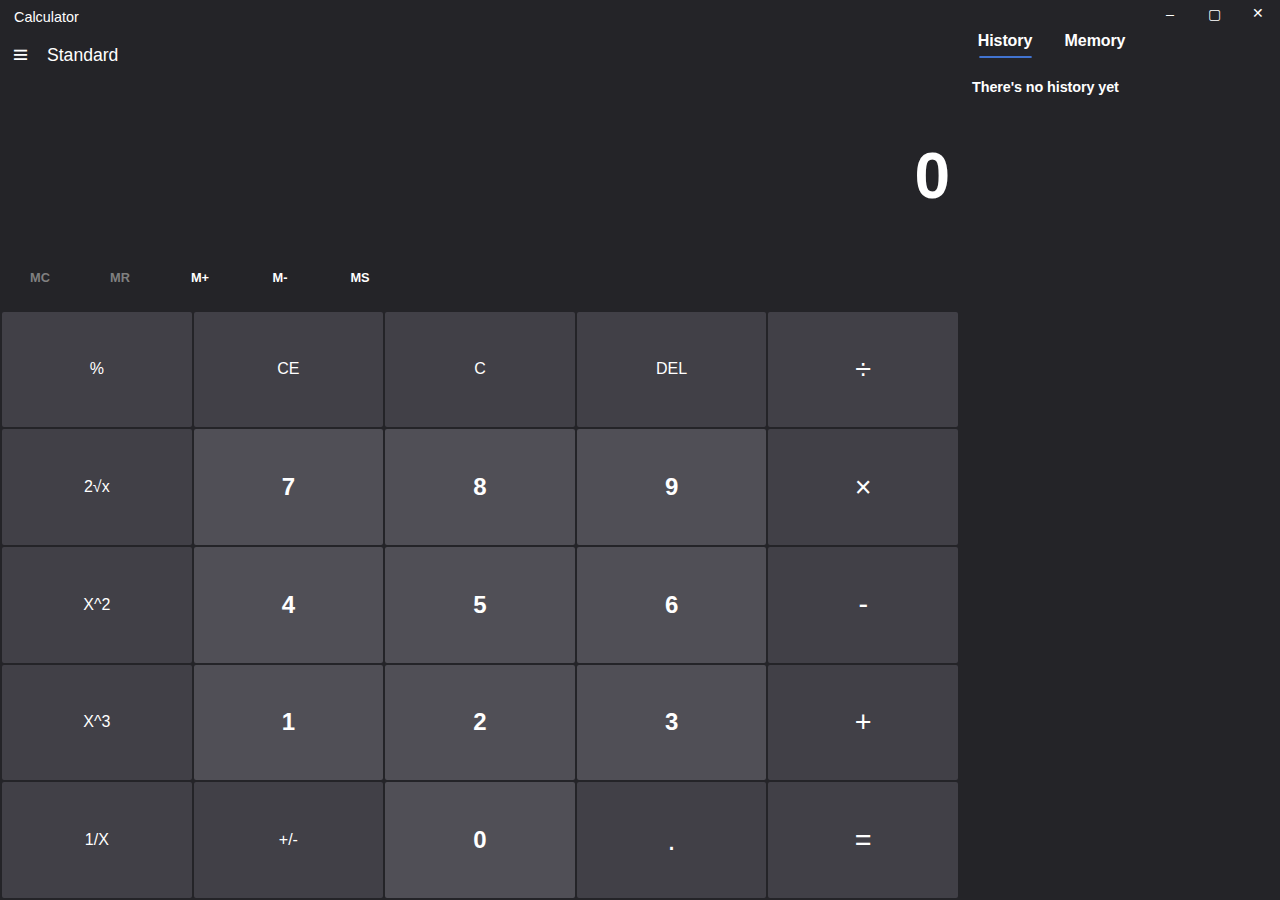
==== index.html @ f407aa4e "Add theme scsss / add transitionEffect" ====
<!DOCTYPE html>
<html lang="en">
    <head>
        <meta charset="UTF-8" />
        <meta http-equiv="X-UA-Compatible" content="IE=edge" />
        <meta name="viewport" content="width=device-width, initial-scale=1.0" />
        <title>W10 Calculator</title>
        <!-- <link rel="stylesheet" href="css/theme-white.css" /> -->
        <!-- <link rel="stylesheet" href="css/theme-black.css" /> -->
        <!-- <link rel="stylesheet" href="css/theme-green.css" /> -->
        <!-- <link rel="stylesheet" href="css/theme-blue.css" /> -->
        <link rel="stylesheet" href="css/theme-black.css" id="theme-stylesheet"/>
        <link rel="stylesheet" href="css/style.css" />
    </head>
    <body>
        <div class="calculator">
            <div class="header">
                <div id="app-name">Calculator</div>
                <div class="windows-nav">
                    <div class="btn-hover">–</div>
                    <div class="btn-hover">▢</div>
                    <div>✕</div>
                </div>
            </div>
            <div class="standard">
                <div class="standard-1">
                    <p class="btn-hover" id="change-theme">lll</p>
                    <p>Standard</p>
                </div>
                <div class="standard-2">
                    <a class="btn-hover" href="https://b2n.ir/d31846">ↈ</a>
                </div>
            </div>
            <div id="calculate">
                <div id="temp-history"></div>
                <div id="calculate-output"></div>
            </div>
            <div class="mode">
                <div class="memory-btn gray-btn">MC</div>
                <div class="memory-btn gray-btn">MR</div>
                <div class="memory-btn btn-hover">M+</div>
                <div class="memory-btn btn-hover">M-</div>
                <div class="memory-btn btn-hover">MS</div>
            </div>
            <div class="history">
                <div id="history-nav">
                    <div class="history-memory">History</div>
                    <div class="history-memory">Memory</div>
                    <div></div>
                    <div><hr class="history-hr" /></div>
                    <div><hr class="history-hr" /></div>
                    <div></div>
                </div>
                <div id="calc-history"></div>
                <!-- <div class="memory-box">
                    <div class="memory-box-number">${objOfMemory[i]}</div>
                    <div class="memory-box-div">
                        <div class="memory-box-mc">MC</div>
                        <div class="memory-box-mp">M+</div>
                        <div class="memory-box-mm">M-</div>
                    </div>
                </div> -->
                <!-- <div id="empty-history">There's no history yet</div> -->
                <!-- <div class="history-box">
                        <div class="history-box-tempHistory">25   +   6 = </div>
                        <div class="history-box-calculateOutput">31</div>
                    </div> -->
                <div id="history-delete-div">
                    <div id="history-delete-btn">DEL</div>
                </div>
            </div>
            <div class="numbers">
                <div class="key">%</div>
                <div class="key">CE</div>
                <div class="key">C</div>
                <div class="key">DEL</div>
                <div class="key extra-large">÷</div>
                <div class="key">2√x</div>
                <div class="key lighter-key">7</div>
                <div class="key lighter-key">8</div>
                <div class="key lighter-key">9</div>
                <div class="key extra-large">×</div>
                <div class="key">X^2</div>
                <div class="key lighter-key">4</div>
                <div class="key lighter-key">5</div>
                <div class="key lighter-key">6</div>
                <div class="key extra-large">-</div>
                <div class="key">X^3</div>
                <div class="key lighter-key">1</div>
                <div class="key lighter-key">2</div>
                <div class="key lighter-key">3</div>
                <div class="key extra-large">+</div>
                <div class="key">1/X</div>
                <div class="key">+/-</div>
                <div class="key lighter-key">0</div>
                <div class="key extra-large">.</div>
                <div class="key extra-large">=</div>
            </div>
        </div>
        <div id="transition-circle"></div>
        <script src="js/script.js"></script>
    </body>
</html>
---- css/theme-white.css ----
:root {
  --font-family: sans-serif;
  --font-style: normal;
  --transition: 0.5s;
  --radius-keys: 2px;
  --radius-btns: 4px;
  --main-color: black;
  --background: rgb(203, 203, 203);
  --line-color: rgb(208, 134, 65);
  --light-key-color: rgb(241, 241, 241);
  --dark-key-color: rgb(228, 228, 228);
  --btn-hover: rgb(188, 188, 188);
  --active: rgb(191, 191, 191);
  --key-hover: rgb(200, 200, 200);
}/*# sourceMappingURL=theme-white.css.map */
---- css/theme-black.css ----
:root {
  --font-family: sans-serif;
  --font-style: normal;
  --transition: 0.5s;
  --radius-keys: 2px;
  --radius-btns: 4px;
  --main-color: white;
  --background: rgb(36, 36, 40);
  --line-color: rgb(65, 115, 208);
  --light-key-color: rgb(80, 79, 86);
  --dark-key-color: rgb(65, 64, 71);
  --btn-hover: rgba(84, 84, 84, 0.73);
  --active: rgb(47, 46, 51);
  --key-hover: rgb(52, 51, 56);
}/*# sourceMappingURL=theme-black.css.map */
---- css/theme-green.css ----
:root {
  --font-family: monospace;
  --font-style: normal;
  --transition: 0.5s;
  --radius-keys: 16px;
  --radius-btns: 20px;
  --main-color: black;
  --background: rgb(214, 238, 115);
  --line-color: rgb(210, 194, 80);
  --light-key-color: rgb(152, 212, 42);
  --dark-key-color: rgb(114, 212, 41);
  --btn-hover: rgb(54, 165, 51);
  --active: rgb(54, 165, 51);
  --key-hover: rgb(54, 165, 51);
}/*# sourceMappingURL=theme-green.css.map */
---- css/theme-blue.css ----
:root {
  --font-family: cursive;
  --font-style: italic;
  --transition: 0.5s;
  --radius-keys: 15px 0;
  --radius-btns: 10px;
  --main-color: black;
  --background: rgb(192, 236, 251);
  --line-color: rgb(210, 194, 80);
  --light-key-color: rgb(115, 214, 243);
  --dark-key-color: rgb(26, 200, 242);
  --btn-hover: rgb(0, 108, 191);
  --active: rgb(0, 108, 191);
  --key-hover: rgb(0, 109, 193);
}/*# sourceMappingURL=theme-blue.css.map */
---- css/theme-black.css ----
:root {
  --font-family: sans-serif;
  --font-style: normal;
  --transition: 0.5s;
  --radius-keys: 2px;
  --radius-btns: 4px;
  --main-color: white;
  --background: rgb(36, 36, 40);
  --line-color: rgb(65, 115, 208);
  --light-key-color: rgb(80, 79, 86);
  --dark-key-color: rgb(65, 64, 71);
  --btn-hover: rgba(84, 84, 84, 0.73);
  --active: rgb(47, 46, 51);
  --key-hover: rgb(52, 51, 56);
}/*# sourceMappingURL=theme-black.css.map */
---- css/style.css ----
* {
  margin: 0;
  padding: 0;
  box-sizing: border-box;
  font-size: 16px;
  color: var(--main-color);
  transition: var(--transition);
  font-family: var(--font-family);
  font-style: normal;
  cursor: default;
}

#theme-stylesheet {
  transition: all 0.5s !important;
}

.calculator div,
.calculator p {
  /* debugging */
  border: 0px solid black;
}

::selection {
  background: transparent;
}

body {
  height: max(100vh, 410px);
  width: max(100%, 250px);
}

.calculator {
  height: 100%;
  display: grid;
  grid-template-columns: 100%;
  /* grid-template-rows: 4% 6% 20% 5% 65%; */
  grid-template-rows: 28px 6fr 20fr 5fr 65fr;
  grid-template-areas: "header     header" "standard   standard" "calculate  calculate" "mode       mode" "numbers    numbers";
  background: var(--background);
}

.header {
  grid-area: header;
  display: flex;
  justify-content: space-between;
  padding-left: 14px;
}

.header div {
  display: flex;
  justify-content: center;
  align-items: center;
  font-size: 0.9rem;
  font-family: sans-serif;
}

#app-name {
  margin-top: 5px;
}

.windows-nav div {
  width: 44px;
  height: 100%;
}

.windows-nav div:last-child {
  padding-bottom: 3px;
}

.standard {
  grid-area: standard;
  font-size: 0;
  display: grid;
  grid-template-columns: auto 45px;
  grid-template-rows: 100%;
}

#change-theme {
  font-family: sans-serif;
}

.standard-1 {
  display: flex;
  align-items: center;
}

.standard-1 p,
.standard-2 {
  font-size: 1.2rem;
  display: inline-flex;
  justify-content: center;
  align-items: center;
  border-radius: var(--radius-btns);
}

.standard-2 {
  visibility: visible;
}

div.standard-2 a {
  width: 40px;
  height: 40px;
  display: flex;
  align-items: center;
  justify-content: center;
  border-radius: var(--radius-btns);
}

.standard-1 p:first-child {
  transform: rotate(90deg);
  width: 40px;
  height: 40px;
}

.standard-1 p:last-child {
  font-size: 1.1rem;
  margin-left: 7px;
}

#calculate {
  grid-area: calculate;
  display: flex;
  flex-direction: column;
  padding: 10px;
  overflow: hidden;
}

#calculate div {
  display: flex;
  justify-content: end;
  align-items: center;
}

#temp-history {
  color: gray;
  font-weight: 100;
  padding-right: 10px;
  height: 28px;
  white-space: nowrap;
  overflow-x: auto;
  overflow-y: hidden;
}

#calculate-output {
  height: 100%;
  font-size: 4rem;
  font-weight: 600;
}

.mode {
  grid-area: mode;
  font-size: 0;
  max-width: 400px;
  margin-bottom: 1px;
}

.mode div {
  font-size: 0.8rem;
  font-weight: 600;
  display: inline-flex;
  align-items: center;
  justify-content: center;
  height: 100%;
  width: 20%;
  border-radius: var(--radius-btns);
}

.mode div:nth-child(1),
.mode div:nth-child(2) {
  color: gray;
}

.calculator .history {
  grid-area: history;
  font-weight: 600;
  font-size: 0.8rem;
  letter-spacing: -0.1px;
  display: none;
  grid-template-rows: 34px auto 47px;
  gap: 10px;
}

#history-nav {
  display: grid;
  grid-template-columns: 90px 90px auto;
  grid-template-rows: 25px 8px;
}

#history-nav div {
  display: flex;
  justify-content: center;
  align-items: center;
}

#history-nav hr {
  width: 53px;
  border: 1px solid var(--line-color);
  border-radius: 10px;
  background: var(--line-color);
  transition: 0.2s;
}

#empty-history {
  padding-left: 12px;
  font-size: 0.9rem;
}

#calc-history {
  padding-top: 7px;
  height: 100%;
  overflow-x: hidden;
  overflow-y: scroll;
}

#calc-history::-webkit-scrollbar {
  width: 10px;
  background: transparent;
}

#calc-history::-webkit-scrollbar-track {
  background: transparent;
}

#calc-history::-webkit-scrollbar-thumb {
  background: var(--dark-key-color);
  height: 100px;
  border-radius: 10px;
  outline: 2px solid var(--background);
  outline-offset: -2px;
  transition: 0.5s;
}

#calc-history::-webkit-scrollbar-thumb:hover {
  background: var(--btn-hover);
  outline: 1px solid var(--background);
  outline-offset: -1px;
}

div.history-box,
div.memory-box {
  background: var(--background);
  margin: 5px;
  border-radius: var(--radius-btns);
  z-index: 1;
  transition: 0.2s;
}

.history-box div {
  background: transparent;
  display: flex;
  justify-content: right;
  padding-right: 12px;
  font-weight: 100;
}

.history-box-tempHistory {
  color: gray;
  height: 30px;
  padding: 10px;
  white-space: nowrap;
  overflow-x: auto;
  overflow-y: hidden;
}

.history-box-calculateOutput {
  font-size: 1.4rem;
  height: 35px;
  padding-top: 3px;
}

.memory-box > div {
  background: transparent;
  display: flex;
  justify-content: right;
  padding-right: 12px;
  font-weight: 100;
}

div.memory-box-number {
  padding: 7px 12px 2px;
  font-size: 1.4rem;
}

.memory-box-div {
  height: 33px;
}

.memory-box-div div {
  border-radius: var(--radius-btns);
  padding: 5px 7px;
  margin-left: 1px;
  display: none;
  background: var(--light-key-color);
  transition: var(--transition);
  font-size: 0.9rem;
  height: 28px;
  cursor: pointer;
}

.memory-box-div div:hover {
  background: var(--btn-hover);
}

.memory-box-div div:active {
  background: var(--active);
}

div.memory-box:hover {
  background-color: var(--dark-key-color);
}

div.memory-box:hover .memory-box-div div {
  display: flex;
}

#history-delete-div {
  background: var(--background);
  z-index: 3;
  display: flex;
  justify-content: end;
}

#history-delete-btn {
  display: flex;
  justify-content: center;
  align-items: center;
  padding: 3px 8px;
  margin: 5px;
  font-weight: 100;
  border-radius: var(--radius-btns);
  background: var(--background);
  cursor: pointer;
}

.numbers {
  grid-area: numbers;
  display: grid;
  grid-template-columns: repeat(4, 1fr);
  grid-template-rows: repeat(6, 1fr);
  grid-gap: 2px;
  padding: 2px;
}

.key {
  font-style: var(--font-style);
  background: var(--dark-key-color);
  border-radius: var(--radius-keys);
  display: flex;
  align-items: center;
  justify-content: center;
  cursor: pointer;
}

div.lighter-key {
  background: var(--light-key-color);
  font-weight: 600;
  font-size: 1.5rem;
}

.key:hover {
  background: var(--key-hover);
}

.windows-nav div:last-child:hover {
  background: rgb(218, 60, 60);
  color: white;
}

.btn-hover {
  cursor: pointer;
}

.windows-nav div:hover {
  cursor: default;
}

.btn-hover:hover,
div.history-box:hover,
#history-delete-btn:hover {
  background: var(--btn-hover);
}

.key:active {
  background: var(--active);
  opacity: 0.7;
}

.extra-large {
  font-size: 1.8rem;
}

.btn-hover:active,
div.history-box:active,
div.memory-box-div div:active,
#history-delete-btn:active,
.key:last-child:active,
.windows-nav div:last-child:active,
#history-nav div:nth-child(1):hover,
#history-nav div:nth-child(2):hover {
  opacity: 0.7;
}

.key:nth-child(16) {
  display: none;
}

@media screen and (min-width: 550px) {
  .calculator {
    grid-template-columns: 57% 43%;
    grid-template-rows: 28px 6fr 18fr 7fr 65fr;
    grid-template-areas: "header     header" "standard   history" "calculate  history" "mode       history" "numbers    history";
  }
  .standard-2 {
    visibility: hidden;
  }
  .history {
    display: block;
  }
  .calculator .history {
    display: grid;
  }
}
@media screen and (min-width: 740px) {
  .calculator {
    grid-template-columns: auto 320px;
  }
}
@media screen and (min-width: 1024px) {
  .calculator .key {
    order: 1;
    display: inline-flex;
  }
  .numbers {
    grid-template-columns: repeat(5, 1fr);
    grid-template-rows: repeat(5, 1fr);
  }
}
@media screen and (max-height: 620px) {
  .calculator .numbers {
    grid-template-columns: repeat(4, 1fr);
    grid-template-rows: repeat(6, 1fr);
  }
  .key:nth-child(16) {
    display: none;
  }
}
#transition-circle {
  width: 47px;
  height: 47px;
  position: absolute;
  top: 26px;
  left: -4px;
  border-radius: 50%;
  z-index: 3;
  outline: 1px solid black;
  transition: outline 0.5s;
  display: none;
}/*# sourceMappingURL=style.css.map */
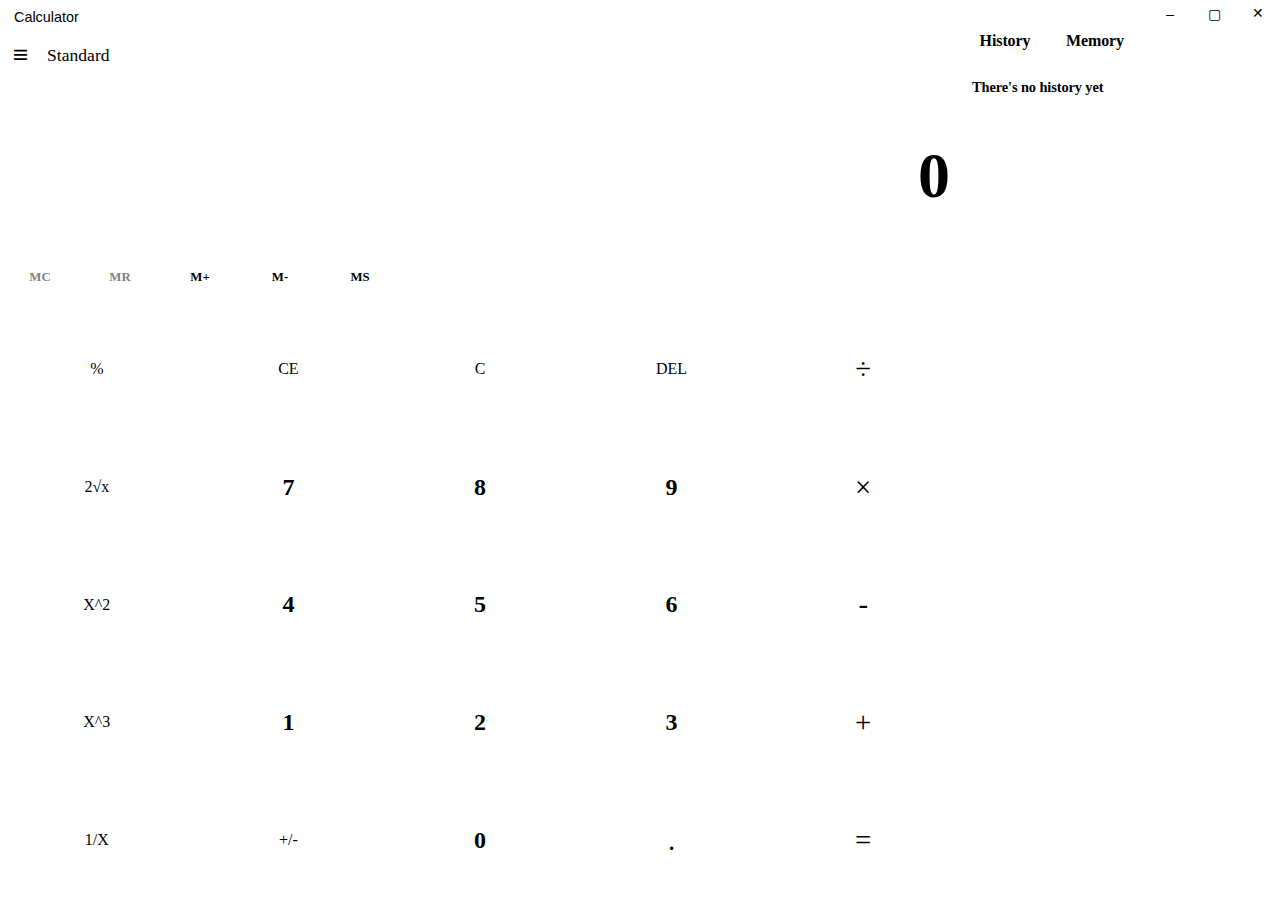
==== commit 52ba9bd7: "Write scss file / delete backups and update old-css / splite js files /" ====
--- a/index.html
+++ b/index.html
@@ -4,46 +4,56 @@
         <meta charset="UTF-8" />
         <meta http-equiv="X-UA-Compatible" content="IE=edge" />
         <meta name="viewport" content="width=device-width, initial-scale=1.0" />
-        <title>W10 Calculator</title>
-        <!-- <link rel="stylesheet" href="css/theme-white.css" /> -->
-        <!-- <link rel="stylesheet" href="css/theme-black.css" /> -->
-        <!-- <link rel="stylesheet" href="css/theme-green.css" /> -->
-        <!-- <link rel="stylesheet" href="css/theme-blue.css" /> -->
-        <link rel="stylesheet" href="css/theme-black.css" id="theme-stylesheet"/>
+        <title>Calculator Step4</title>
+
+        <link rel="stylesheet" id="theme-stylesheet" />
         <link rel="stylesheet" href="css/style.css" />
     </head>
     <body>
         <div class="calculator">
             <div class="header">
-                <div id="app-name">Calculator</div>
-                <div class="windows-nav">
+                <div class="header__app-name">Calculator</div>
+                <div class="header__windows-nav">
                     <div class="btn-hover">–</div>
                     <div class="btn-hover">▢</div>
                     <div>✕</div>
                 </div>
             </div>
+
             <div class="standard">
-                <div class="standard-1">
-                    <p class="btn-hover" id="change-theme">lll</p>
-                    <p>Standard</p>
+                <div class="standard__left">
+                    <p
+                        class="standard__left__element btn-hover"
+                        id="change-theme"
+                    >
+                        lll
+                    </p>
+                    <p class="standard__left__element">Standard</p>
                 </div>
-                <div class="standard-2">
-                    <a class="btn-hover" href="https://b2n.ir/d31846">ↈ</a>
+                <div class="standard__right">
+                    <a
+                        class="standard__right__element btn-hover"
+                        href="https://b2n.ir/d31846"
+                        >ↈ</a
+                    >
                 </div>
             </div>
-            <div id="calculate">
-                <div id="temp-history"></div>
-                <div id="calculate-output"></div>
+
+            <div class="calculate">
+                <div class="calculate__temp-history"></div>
+                <div class="calculate__output"></div>
             </div>
-            <div class="mode">
+
+            <div class="memory-btns">
                 <div class="memory-btn gray-btn">MC</div>
                 <div class="memory-btn gray-btn">MR</div>
                 <div class="memory-btn btn-hover">M+</div>
                 <div class="memory-btn btn-hover">M-</div>
                 <div class="memory-btn btn-hover">MS</div>
             </div>
+
             <div class="history">
-                <div id="history-nav">
+                <div class="history__nav">
                     <div class="history-memory">History</div>
                     <div class="history-memory">Memory</div>
                     <div></div>
@@ -51,7 +61,9 @@
                     <div><hr class="history-hr" /></div>
                     <div></div>
                 </div>
+
                 <div id="calc-history"></div>
+
                 <!-- <div class="memory-box">
                     <div class="memory-box-number">${objOfMemory[i]}</div>
                     <div class="memory-box-div">
@@ -60,16 +72,19 @@
                         <div class="memory-box-mm">M-</div>
                     </div>
                 </div> -->
+
                 <!-- <div id="empty-history">There's no history yet</div> -->
+
                 <!-- <div class="history-box">
                         <div class="history-box-tempHistory">25   +   6 = </div>
                         <div class="history-box-calculateOutput">31</div>
                     </div> -->
-                <div id="history-delete-div">
-                    <div id="history-delete-btn">DEL</div>
+
+                <div class="history-delete">
+                    <div class="history-delete__btn">DEL</div>
                 </div>
             </div>
-            <div class="numbers">
+            <div class="keys">
                 <div class="key">%</div>
                 <div class="key">CE</div>
                 <div class="key">C</div>
@@ -97,7 +112,9 @@
                 <div class="key extra-large">=</div>
             </div>
         </div>
-        <div id="transition-circle"></div>
-        <script src="js/script.js"></script>
+        <script src="js/history-memory.js"></script>
+        <script src="js/theme-changer.js"></script>
+        <script src="js/key-order.js"></script>
+        <script src="js/main.js"></script>
     </body>
 </html>
--- a/css/style.css
+++ b/css/style.css
@@ -10,16 +10,6 @@
   cursor: default;
 }
 
-#theme-stylesheet {
-  transition: all 0.5s !important;
-}
-
-.calculator div,
-.calculator p {
-  /* debugging */
-  border: 0px solid black;
-}
-
 ::selection {
   background: transparent;
 }
@@ -29,13 +19,52 @@
   width: max(100%, 250px);
 }
 
+@media screen and (min-width: 550px) {
+  .calculator {
+    grid-template-columns: 57% 43% !important;
+    grid-template-rows: 28px 6fr 18fr 7fr 65fr !important;
+    grid-template-areas: "header     header" "standard   history" "calculate  history" "memory-btns       history" "keys    history" !important;
+  }
+  .standard__right {
+    visibility: hidden !important;
+  }
+  .history {
+    display: block !important;
+  }
+  .calculator .history {
+    display: grid !important;
+  }
+}
+@media screen and (min-width: 740px) {
+  .calculator {
+    grid-template-columns: auto 320px !important;
+  }
+}
+@media screen and (min-width: 1024px) {
+  .key {
+    display: inline-flex !important;
+  }
+  .keys {
+    grid-template-columns: repeat(5, 1fr) !important;
+    grid-template-rows: repeat(5, 1fr) !important;
+  }
+}
+@media screen and (max-height: 620px) {
+  .keys {
+    grid-template-columns: repeat(4, 1fr) !important;
+    grid-template-rows: repeat(6, 1fr) !important;
+  }
+  .key:nth-child(16) {
+    display: none !important;
+  }
+}
 .calculator {
   height: 100%;
   display: grid;
   grid-template-columns: 100%;
   /* grid-template-rows: 4% 6% 20% 5% 65%; */
   grid-template-rows: 28px 6fr 20fr 5fr 65fr;
-  grid-template-areas: "header     header" "standard   standard" "calculate  calculate" "mode       mode" "numbers    numbers";
+  grid-template-areas: "header     header" "standard   standard" "calculate  calculate" "memory-btns       memory-btns" "keys    keys";
   background: var(--background);
 }
 
@@ -45,7 +74,6 @@
   justify-content: space-between;
   padding-left: 14px;
 }
-
 .header div {
   display: flex;
   justify-content: center;
@@ -53,18 +81,26 @@
   font-size: 0.9rem;
   font-family: sans-serif;
 }
-
-#app-name {
+.header__app-name {
   margin-top: 5px;
 }
-
-.windows-nav div {
+.header__windows-nav div {
   width: 44px;
   height: 100%;
 }
-
-.windows-nav div:last-child {
+.header__windows-nav div:last-child {
   padding-bottom: 3px;
+}
+.header__windows-nav div:last-child:hover {
+  background: rgb(218, 60, 60);
+  color: white;
+}
+.header__windows-nav div:hover {
+  cursor: default;
+}
+
+#change-theme {
+  font-family: sans-serif;
 }
 
 .standard {
@@ -74,64 +110,51 @@
   grid-template-columns: auto 45px;
   grid-template-rows: 100%;
 }
-
-#change-theme {
-  font-family: sans-serif;
-}
-
-.standard-1 {
-  display: flex;
-  align-items: center;
-}
-
-.standard-1 p,
-.standard-2 {
+.standard__left {
+  display: flex;
+  align-items: center;
+}
+.standard__left__element, .standard__right {
   font-size: 1.2rem;
   display: inline-flex;
   justify-content: center;
   align-items: center;
   border-radius: var(--radius-btns);
 }
-
-.standard-2 {
-  visibility: visible;
-}
-
-div.standard-2 a {
-  width: 40px;
-  height: 40px;
-  display: flex;
-  align-items: center;
-  justify-content: center;
-  border-radius: var(--radius-btns);
-}
-
-.standard-1 p:first-child {
+.standard__left__element:first-child, .standard__right:first-child {
   transform: rotate(90deg);
   width: 40px;
   height: 40px;
 }
-
-.standard-1 p:last-child {
+.standard__left__element:last-child, .standard__right:last-child {
   font-size: 1.1rem;
   margin-left: 7px;
 }
-
-#calculate {
+.standard__right {
+  visibility: visible;
+}
+.standard__right__element {
+  width: 40px;
+  height: 40px;
+  display: flex;
+  align-items: center;
+  justify-content: center;
+  border-radius: var(--radius-btns);
+}
+
+.calculate {
   grid-area: calculate;
   display: flex;
   flex-direction: column;
   padding: 10px;
   overflow: hidden;
 }
-
-#calculate div {
+.calculate div {
   display: flex;
   justify-content: end;
   align-items: center;
 }
-
-#temp-history {
+.calculate__temp-history {
   color: gray;
   font-weight: 100;
   padding-right: 10px;
@@ -140,21 +163,19 @@
   overflow-x: auto;
   overflow-y: hidden;
 }
-
-#calculate-output {
+.calculate__output {
   height: 100%;
   font-size: 4rem;
   font-weight: 600;
 }
 
-.mode {
-  grid-area: mode;
+.memory-btns {
+  grid-area: memory-btns;
   font-size: 0;
   max-width: 400px;
   margin-bottom: 1px;
 }
-
-.mode div {
+.memory-btns div {
   font-size: 0.8rem;
   font-weight: 600;
   display: inline-flex;
@@ -164,13 +185,14 @@
   width: 20%;
   border-radius: var(--radius-btns);
 }
-
-.mode div:nth-child(1),
-.mode div:nth-child(2) {
+.memory-btns div:nth-child(1) {
   color: gray;
 }
-
-.calculator .history {
+.memory-btns div:nth-child(2) {
+  color: gray;
+}
+
+.history {
   grid-area: history;
   font-weight: 600;
   font-size: 0.8rem;
@@ -179,20 +201,17 @@
   grid-template-rows: 34px auto 47px;
   gap: 10px;
 }
-
-#history-nav {
+.history__nav {
   display: grid;
   grid-template-columns: 90px 90px auto;
   grid-template-rows: 25px 8px;
 }
-
-#history-nav div {
-  display: flex;
-  justify-content: center;
-  align-items: center;
-}
-
-#history-nav hr {
+.history__nav div {
+  display: flex;
+  justify-content: center;
+  align-items: center;
+}
+.history__nav hr {
   width: 53px;
   border: 1px solid var(--line-color);
   border-radius: 10px;
@@ -211,16 +230,13 @@
   overflow-x: hidden;
   overflow-y: scroll;
 }
-
 #calc-history::-webkit-scrollbar {
   width: 10px;
   background: transparent;
 }
-
 #calc-history::-webkit-scrollbar-track {
   background: transparent;
 }
-
 #calc-history::-webkit-scrollbar-thumb {
   background: var(--dark-key-color);
   height: 100px;
@@ -229,22 +245,19 @@
   outline-offset: -2px;
   transition: 0.5s;
 }
-
 #calc-history::-webkit-scrollbar-thumb:hover {
   background: var(--btn-hover);
   outline: 1px solid var(--background);
   outline-offset: -1px;
 }
 
-div.history-box,
-div.memory-box {
+.history-box {
   background: var(--background);
   margin: 5px;
   border-radius: var(--radius-btns);
   z-index: 1;
   transition: 0.2s;
 }
-
 .history-box div {
   background: transparent;
   display: flex;
@@ -252,8 +265,7 @@
   padding-right: 12px;
   font-weight: 100;
 }
-
-.history-box-tempHistory {
+.history-box__tempHistory {
   color: gray;
   height: 30px;
   padding: 10px;
@@ -261,13 +273,22 @@
   overflow-x: auto;
   overflow-y: hidden;
 }
-
-.history-box-calculateOutput {
+.history-box__calculateOutput {
   font-size: 1.4rem;
   height: 35px;
   padding-top: 3px;
 }
-
+.history-box:hover {
+  background: var(--btn-hover);
+}
+
+.memory-box {
+  background: var(--background);
+  margin: 5px;
+  border-radius: var(--radius-btns);
+  z-index: 1;
+  transition: 0.2s;
+}
 .memory-box > div {
   background: transparent;
   display: flex;
@@ -275,17 +296,14 @@
   padding-right: 12px;
   font-weight: 100;
 }
-
-div.memory-box-number {
+.memory-box__number {
   padding: 7px 12px 2px;
   font-size: 1.4rem;
 }
-
-.memory-box-div {
+.memory-box__btns {
   height: 33px;
 }
-
-.memory-box-div div {
+.memory-box__btns div {
   border-radius: var(--radius-btns);
   padding: 5px 7px;
   margin-left: 1px;
@@ -296,31 +314,26 @@
   height: 28px;
   cursor: pointer;
 }
-
-.memory-box-div div:hover {
+.memory-box__btns div:hover {
   background: var(--btn-hover);
 }
-
-.memory-box-div div:active {
+.memory-box__btns div:active {
   background: var(--active);
 }
-
-div.memory-box:hover {
+.memory-box:hover {
   background-color: var(--dark-key-color);
 }
-
-div.memory-box:hover .memory-box-div div {
-  display: flex;
-}
-
-#history-delete-div {
+.memory-box:hover .memory-box__btns div {
+  display: flex;
+}
+
+.history-delete {
   background: var(--background);
   z-index: 3;
   display: flex;
   justify-content: end;
 }
-
-#history-delete-btn {
+.history-delete__btn {
   display: flex;
   justify-content: center;
   align-items: center;
@@ -332,8 +345,8 @@
   cursor: pointer;
 }
 
-.numbers {
-  grid-area: numbers;
+.keys {
+  grid-area: keys;
   display: grid;
   grid-template-columns: repeat(4, 1fr);
   grid-template-rows: repeat(6, 1fr);
@@ -350,39 +363,28 @@
   justify-content: center;
   cursor: pointer;
 }
-
-div.lighter-key {
+.key:hover {
+  background: var(--key-hover);
+}
+.key:active {
+  background: var(--active);
+  opacity: 0.7;
+}
+.key:nth-child(16) {
+  display: none;
+}
+
+.lighter-key {
   background: var(--light-key-color);
   font-weight: 600;
   font-size: 1.5rem;
 }
 
-.key:hover {
-  background: var(--key-hover);
-}
-
-.windows-nav div:last-child:hover {
-  background: rgb(218, 60, 60);
-  color: white;
-}
-
 .btn-hover {
   cursor: pointer;
 }
-
-.windows-nav div:hover {
-  cursor: default;
-}
-
-.btn-hover:hover,
-div.history-box:hover,
-#history-delete-btn:hover {
+.btn-hover:hover {
   background: var(--btn-hover);
-}
-
-.key:active {
-  background: var(--active);
-  opacity: 0.7;
 }
 
 .extra-large {
@@ -391,68 +393,11 @@
 
 .btn-hover:active,
 div.history-box:active,
-div.memory-box-div div:active,
-#history-delete-btn:active,
+div.memory-box__btns div:active,
+.history-delete__btn:active,
 .key:last-child:active,
-.windows-nav div:last-child:active,
-#history-nav div:nth-child(1):hover,
-#history-nav div:nth-child(2):hover {
+.header__windows-nav div:last-child:active,
+.history__nav div:nth-child(1):hover,
+.history__nav div:nth-child(2):hover {
   opacity: 0.7;
-}
-
-.key:nth-child(16) {
-  display: none;
-}
-
-@media screen and (min-width: 550px) {
-  .calculator {
-    grid-template-columns: 57% 43%;
-    grid-template-rows: 28px 6fr 18fr 7fr 65fr;
-    grid-template-areas: "header     header" "standard   history" "calculate  history" "mode       history" "numbers    history";
-  }
-  .standard-2 {
-    visibility: hidden;
-  }
-  .history {
-    display: block;
-  }
-  .calculator .history {
-    display: grid;
-  }
-}
-@media screen and (min-width: 740px) {
-  .calculator {
-    grid-template-columns: auto 320px;
-  }
-}
-@media screen and (min-width: 1024px) {
-  .calculator .key {
-    order: 1;
-    display: inline-flex;
-  }
-  .numbers {
-    grid-template-columns: repeat(5, 1fr);
-    grid-template-rows: repeat(5, 1fr);
-  }
-}
-@media screen and (max-height: 620px) {
-  .calculator .numbers {
-    grid-template-columns: repeat(4, 1fr);
-    grid-template-rows: repeat(6, 1fr);
-  }
-  .key:nth-child(16) {
-    display: none;
-  }
-}
-#transition-circle {
-  width: 47px;
-  height: 47px;
-  position: absolute;
-  top: 26px;
-  left: -4px;
-  border-radius: 50%;
-  z-index: 3;
-  outline: 1px solid black;
-  transition: outline 0.5s;
-  display: none;
 }/*# sourceMappingURL=style.css.map */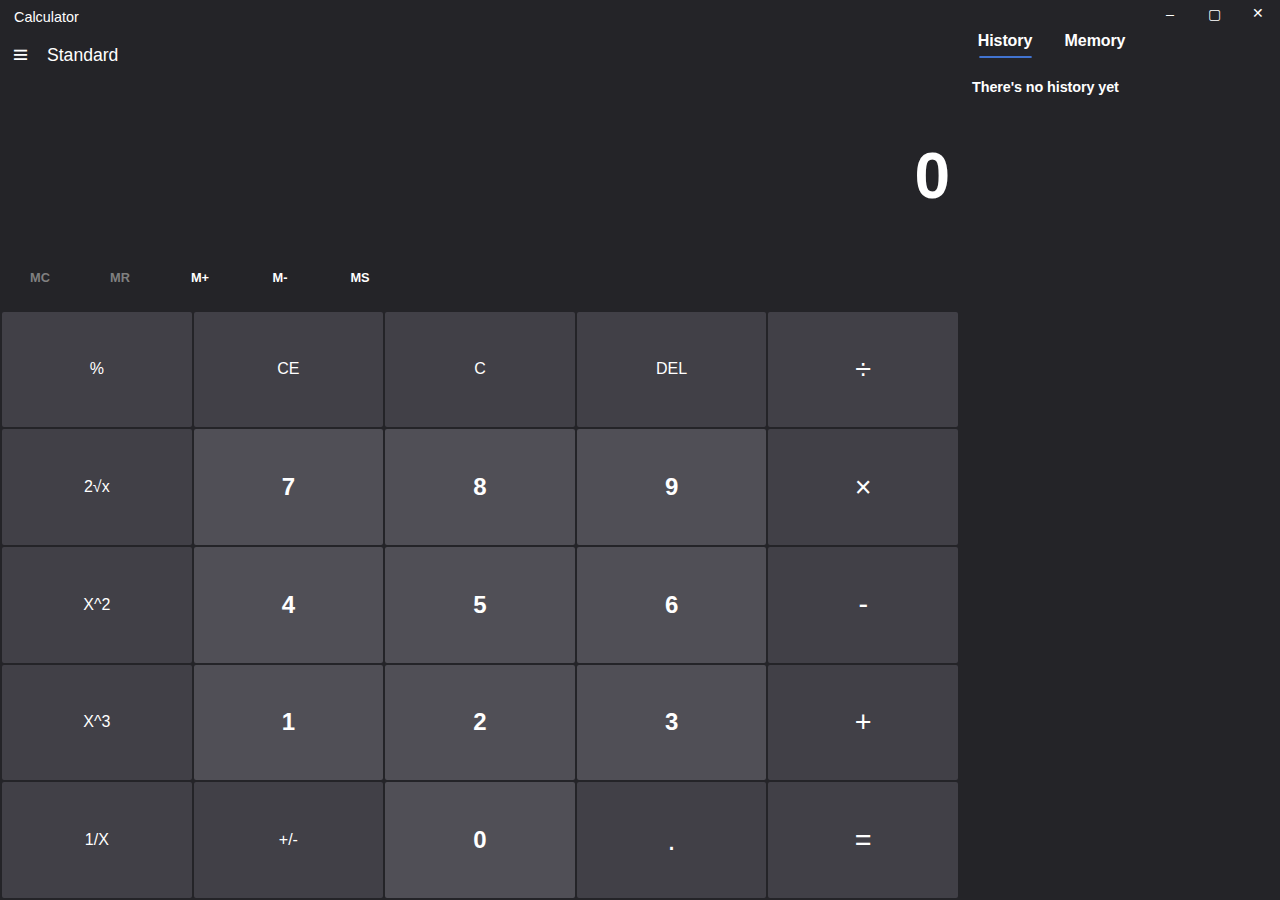
==== commit e635a92b: "Fix gray-btns / Fix first transition flash / Repalce eval / before main calc debug" ====
--- a/index.html
+++ b/index.html
@@ -4,7 +4,7 @@
         <meta charset="UTF-8" />
         <meta http-equiv="X-UA-Compatible" content="IE=edge" />
         <meta name="viewport" content="width=device-width, initial-scale=1.0" />
-        <title>Calculator Step4</title>
+        <title>Calculator Step 4</title>
 
         <link rel="stylesheet" id="theme-stylesheet" />
         <link rel="stylesheet" href="css/style.css" />
--- a/css/style.css
+++ b/css/style.css
@@ -19,6 +19,10 @@
   width: max(100%, 250px);
 }
 
+a {
+  text-decoration: none;
+}
+
 @media screen and (min-width: 550px) {
   .calculator {
     grid-template-columns: 57% 43% !important;
@@ -256,7 +260,7 @@
   margin: 5px;
   border-radius: var(--radius-btns);
   z-index: 1;
-  transition: 0.2s;
+  transition: all 0.3s;
 }
 .history-box div {
   background: transparent;
@@ -287,7 +291,7 @@
   margin: 5px;
   border-radius: var(--radius-btns);
   z-index: 1;
-  transition: 0.2s;
+  transition: 0.3s;
 }
 .memory-box > div {
   background: transparent;
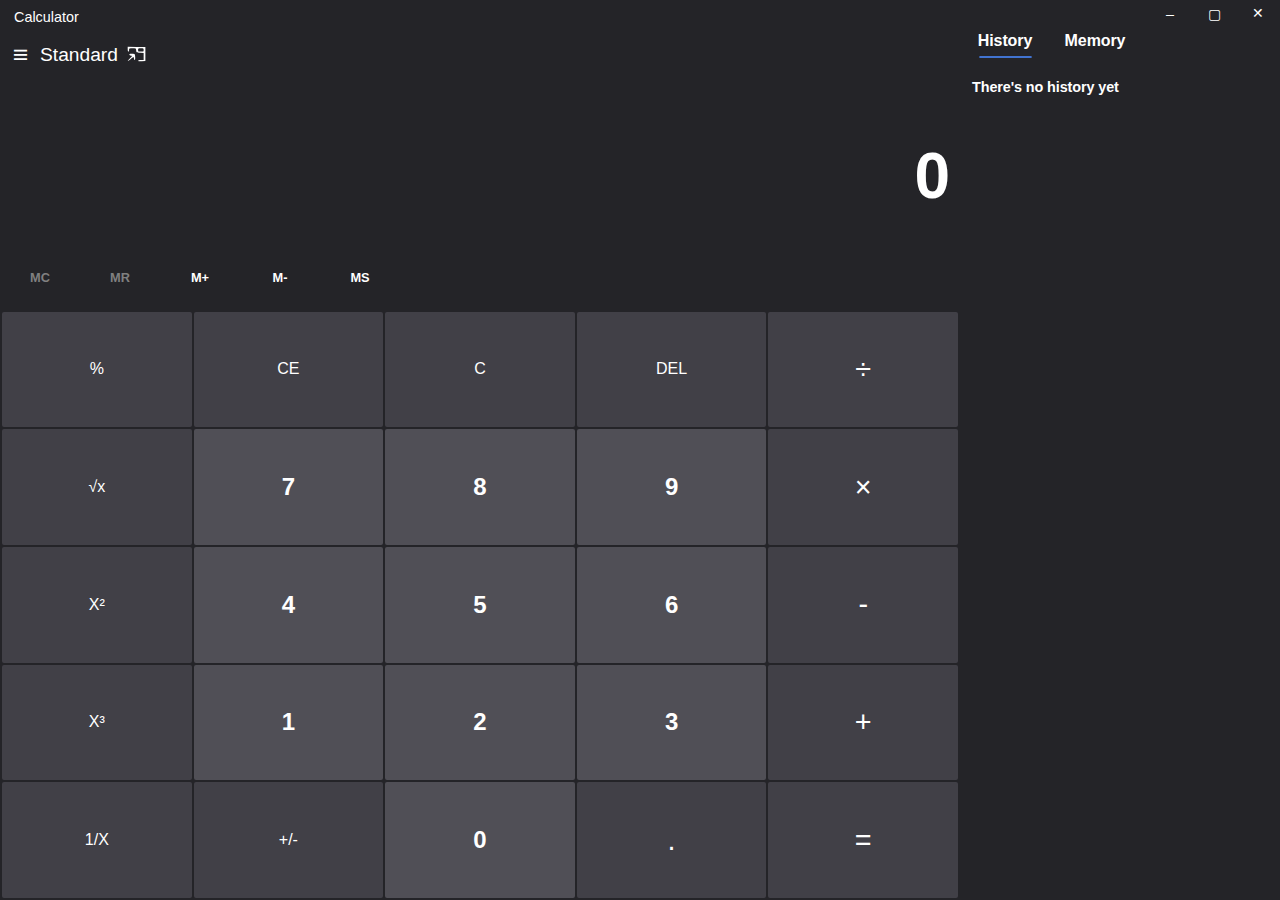
==== commit c50785ee: "Add keyboard-keys.js" ====
--- a/index.html
+++ b/index.html
@@ -5,7 +5,6 @@
         <meta http-equiv="X-UA-Compatible" content="IE=edge" />
         <meta name="viewport" content="width=device-width, initial-scale=1.0" />
         <title>Calculator Step 4</title>
-
         <link rel="stylesheet" id="theme-stylesheet" />
         <link rel="stylesheet" href="css/style.css" />
     </head>
@@ -29,6 +28,37 @@
                         lll
                     </p>
                     <p class="standard__left__element">Standard</p>
+                    <p>
+                        <?xml version="1.0" standalone="no"?>
+                        <!DOCTYPE svg PUBLIC "-//W3C//DTD SVG 20010904//EN" "http://www.w3.org/TR/2001/REC-SVG-20010904/DTD/svg10.dtd">
+                        <svg
+                            version="1.0"
+                            xmlns="http://www.w3.org/2000/svg"
+                            width="26pt"
+                            height="24pt"
+                            viewBox="0 0 50.000000 38.000000"
+                            preserveAspectRatio="xMidYMid meet"
+                            class="svg-color"
+                        >
+                            <g
+                                transform="translate(0.000000,38.000000) scale(0.100000,-0.100000)"
+                                fill="#FFFFFF"
+                                stroke="none"
+                            >
+                                <path
+                                    d="M140 245 c0 -19 5 -35 10 -35 6 0 10 11 10 25 0 23 3 25 49 25 49 0
+                        50 -1 53 -32 3 -32 4 -33 56 -36 l52 -3 0 -50 0 -49 -40 0 c-22 0 -40 -5 -40
+                        -11 0 -6 21 -9 53 -7 l52 3 0 100 0 100 -127 3 -128 3 0 -36z m230 -10 c0 -22
+                        -4 -25 -40 -25 -36 0 -40 3 -40 25 0 23 4 25 40 25 36 0 40 -2 40 -25z"
+                                />
+                                <path
+                                    d="M167 174 c-11 -11 2 -24 24 -24 17 0 14 -6 -17 -35 -46 -43 -41 -56
+                        7 -15 41 35 49 37 49 10 0 -11 5 -20 11 -20 6 0 9 17 7 43 -3 40 -4 42 -38 45
+                        -20 2 -39 0 -43 -4z"
+                                />
+                            </g>
+                        </svg>
+                    </p>
                 </div>
                 <div class="standard__right">
                     <a
@@ -81,7 +111,145 @@
                     </div> -->
 
                 <div class="history-delete">
-                    <div class="history-delete__btn">DEL</div>
+                    <div class="history-delete__btn btn-hover">
+                        <?xml version="1.0" encoding="UTF-8"?>
+                        <svg
+                            width="25pt"
+                            height="25pt"
+                            version="1.1"
+                            viewBox="0 0 700 700"
+                            class="svg-color"
+                            xmlns="http://www.w3.org/2000/svg"
+                            xmlns:xlink="http://www.w3.org/1999/xlink"
+                        >
+                            <defs>
+                                <symbol id="v" overflow="visible">
+                                    <path
+                                        d="m18.766-1.125c-0.96875 0.5-1.9805 0.875-3.0312 1.125-1.043 0.25781-2.1367 0.39062-3.2812 0.39062-3.3984 0-6.0898-0.94531-8.0781-2.8438-1.9922-1.9062-2.9844-4.4844-2.9844-7.7344 0-3.2578 0.99219-5.8359 2.9844-7.7344 1.9883-1.9062 4.6797-2.8594 8.0781-2.8594 1.1445 0 2.2383 0.13281 3.2812 0.39062 1.0508 0.25 2.0625 0.625 3.0312 1.125v4.2188c-0.98047-0.65625-1.9453-1.1406-2.8906-1.4531-0.94922-0.3125-1.9492-0.46875-3-0.46875-1.875 0-3.3516 0.60547-4.4219 1.8125-1.0742 1.1992-1.6094 2.8555-1.6094 4.9688 0 2.1055 0.53516 3.7617 1.6094 4.9688 1.0703 1.1992 2.5469 1.7969 4.4219 1.7969 1.0508 0 2.0508-0.14844 3-0.45312 0.94531-0.3125 1.9102-0.80078 2.8906-1.4688z"
+                                    />
+                                </symbol>
+                                <symbol id="c" overflow="visible">
+                                    <path
+                                        d="m13.734-11.141c-0.4375-0.19531-0.87109-0.34375-1.2969-0.4375-0.41797-0.10156-0.83984-0.15625-1.2656-0.15625-1.2617 0-2.2305 0.40625-2.9062 1.2188-0.67969 0.80469-1.0156 1.9531-1.0156 3.4531v7.0625h-4.8906v-15.312h4.8906v2.5156c0.625-1 1.3438-1.7266 2.1562-2.1875 0.82031-0.46875 1.8008-0.70312 2.9375-0.70312 0.16406 0 0.34375 0.011719 0.53125 0.03125 0.19531 0.011719 0.47656 0.039062 0.84375 0.078125z"
+                                    />
+                                </symbol>
+                                <symbol id="a" overflow="visible">
+                                    <path
+                                        d="m17.641-7.7031v1.4062h-11.453c0.125 1.1484 0.53906 2.0078 1.25 2.5781 0.70703 0.57422 1.7031 0.85938 2.9844 0.85938 1.0312 0 2.082-0.14844 3.1562-0.45312 1.082-0.3125 2.1914-0.77344 3.3281-1.3906v3.7656c-1.1562 0.4375-2.3125 0.76562-3.4688 0.98438-1.1562 0.22656-2.3125 0.34375-3.4688 0.34375-2.7734 0-4.9297-0.70312-6.4688-2.1094-1.5312-1.4062-2.2969-3.3789-2.2969-5.9219 0-2.5 0.75391-4.4609 2.2656-5.8906 1.5078-1.4375 3.582-2.1562 6.2188-2.1562 2.4062 0 4.332 0.73047 5.7812 2.1875 1.4453 1.4492 2.1719 3.3828 2.1719 5.7969zm-5.0312-1.625c0-0.92578-0.27344-1.6719-0.8125-2.2344-0.54297-0.57031-1.25-0.85938-2.125-0.85938-0.94922 0-1.7188 0.26562-2.3125 0.79688s-0.96484 1.2969-1.1094 2.2969z"
+                                    />
+                                </symbol>
+                                <symbol id="k" overflow="visible">
+                                    <path
+                                        d="m9.2188-6.8906c-1.0234 0-1.793 0.17188-2.3125 0.51562-0.51172 0.34375-0.76562 0.85547-0.76562 1.5312 0 0.625 0.20703 1.1172 0.625 1.4688 0.41406 0.34375 0.98828 0.51562 1.7188 0.51562 0.92578 0 1.7031-0.32812 2.3281-0.98438 0.63281-0.66406 0.95312-1.4922 0.95312-2.4844v-0.5625zm7.4688-1.8438v8.7344h-4.9219v-2.2656c-0.65625 0.92969-1.3984 1.6055-2.2188 2.0312-0.82422 0.41406-1.8242 0.625-3 0.625-1.5859 0-2.8711-0.45703-3.8594-1.375-0.99219-0.92578-1.4844-2.1289-1.4844-3.6094 0-1.7891 0.61328-3.1016 1.8438-3.9375 1.2383-0.84375 3.1797-1.2656 5.8281-1.2656h2.8906v-0.39062c0-0.76953-0.30859-1.332-0.92188-1.6875-0.61719-0.36328-1.5703-0.54688-2.8594-0.54688-1.0547 0-2.0312 0.10547-2.9375 0.3125-0.89844 0.21094-1.7305 0.52344-2.5 0.9375v-3.7344c1.0391-0.25 2.0859-0.44141 3.1406-0.57812 1.0625-0.13281 2.125-0.20312 3.1875-0.20312 2.7578 0 4.75 0.54688 5.9688 1.6406 1.2266 1.0859 1.8438 2.8555 1.8438 5.3125z"
+                                    />
+                                </symbol>
+                                <symbol id="b" overflow="visible">
+                                    <path
+                                        d="m7.7031-19.656v4.3438h5.0469v3.5h-5.0469v6.5c0 0.71094 0.14062 1.1875 0.42188 1.4375s0.83594 0.375 1.6719 0.375h2.5156v3.5h-4.1875c-1.9375 0-3.3125-0.39844-4.125-1.2031-0.80469-0.8125-1.2031-2.1797-1.2031-4.1094v-6.5h-2.4219v-3.5h2.4219v-4.3438z"
+                                    />
+                                </symbol>
+                                <symbol id="f" overflow="visible">
+                                    <path
+                                        d="m12.766-13.078v-8.2031h4.9219v21.281h-4.9219v-2.2188c-0.66797 0.90625-1.4062 1.5703-2.2188 1.9844s-1.7578 0.625-2.8281 0.625c-1.8867 0-3.4336-0.75-4.6406-2.25-1.2109-1.5-1.8125-3.4258-1.8125-5.7812 0-2.3633 0.60156-4.2969 1.8125-5.7969 1.207-1.5 2.7539-2.25 4.6406-2.25 1.0625 0 2 0.21484 2.8125 0.64062 0.82031 0.42969 1.5664 1.0859 2.2344 1.9688zm-3.2188 9.9219c1.0391 0 1.8359-0.37891 2.3906-1.1406 0.55078-0.76953 0.82812-1.8828 0.82812-3.3438 0-1.457-0.27734-2.5664-0.82812-3.3281-0.55469-0.76953-1.3516-1.1562-2.3906-1.1562-1.043 0-1.8398 0.38672-2.3906 1.1562-0.55469 0.76172-0.82812 1.8711-0.82812 3.3281 0 1.4609 0.27344 2.5742 0.82812 3.3438 0.55078 0.76172 1.3477 1.1406 2.3906 1.1406z"
+                                    />
+                                </symbol>
+                                <symbol id="j" overflow="visible">
+                                    <path
+                                        d="m10.5-3.1562c1.0508 0 1.8516-0.37891 2.4062-1.1406 0.55078-0.76953 0.82812-1.8828 0.82812-3.3438 0-1.457-0.27734-2.5664-0.82812-3.3281-0.55469-0.76953-1.3555-1.1562-2.4062-1.1562-1.0547 0-1.8594 0.38672-2.4219 1.1562-0.55469 0.77344-0.82812 1.8828-0.82812 3.3281 0 1.4492 0.27344 2.5586 0.82812 3.3281 0.5625 0.77344 1.3672 1.1562 2.4219 1.1562zm-3.25-9.9219c0.67578-0.88281 1.4219-1.5391 2.2344-1.9688 0.82031-0.42578 1.7656-0.64062 2.8281-0.64062 1.8945 0 3.4453 0.75 4.6562 2.25 1.207 1.5 1.8125 3.4336 1.8125 5.7969 0 2.3555-0.60547 4.2812-1.8125 5.7812-1.2109 1.5-2.7617 2.25-4.6562 2.25-1.0625 0-2.0078-0.21094-2.8281-0.625-0.8125-0.42578-1.5586-1.0859-2.2344-1.9844v2.2188h-4.8906v-21.281h4.8906z"
+                                    />
+                                </symbol>
+                                <symbol id="i" overflow="visible">
+                                    <path
+                                        d="m0.34375-15.312h4.8906l4.125 10.391 3.5-10.391h4.8906l-6.4375 16.766c-0.64844 1.6953-1.4023 2.8828-2.2656 3.5625-0.86719 0.6875-2 1.0312-3.4062 1.0312h-2.8438v-3.2188h1.5312c0.83203 0 1.4375-0.13672 1.8125-0.40625 0.38281-0.26172 0.67969-0.73047 0.89062-1.4062l0.14062-0.42188z"
+                                    />
+                                </symbol>
+                                <symbol id="h" overflow="visible">
+                                    <path
+                                        d="m10.047-11.359c1.1016 0 1.8945-0.20312 2.375-0.60938 0.47656-0.41406 0.71875-1.0938 0.71875-2.0312 0-0.92578-0.24219-1.5859-0.71875-1.9844-0.48047-0.40625-1.2734-0.60938-2.375-0.60938h-2.2188v5.2344zm-2.2188 3.6406v7.7188h-5.25v-20.406h8.0312c2.6875 0 4.6562 0.45312 5.9062 1.3594 1.2578 0.89844 1.8906 2.3203 1.8906 4.2656 0 1.3555-0.32812 2.4648-0.98438 3.3281-0.64844 0.86719-1.625 1.5-2.9375 1.9062 0.71875 0.16797 1.3594 0.54297 1.9219 1.125 0.57031 0.57422 1.1484 1.4492 1.7344 2.625l2.8594 5.7969h-5.6094l-2.4844-5.0781c-0.5-1.0195-1.0117-1.7109-1.5312-2.0781-0.51172-0.375-1.1953-0.5625-2.0469-0.5625z"
+                                    />
+                                </symbol>
+                                <symbol id="e" overflow="visible">
+                                    <path
+                                        d="m2.1875-5.9688v-9.3438h4.9219v1.5312c0 0.83594-0.007813 1.875-0.015625 3.125-0.011719 1.25-0.015625 2.0859-0.015625 2.5 0 1.2422 0.03125 2.1328 0.09375 2.6719 0.070313 0.54297 0.17969 0.93359 0.32812 1.1719 0.20703 0.32422 0.47266 0.57422 0.79688 0.75 0.32031 0.16797 0.69141 0.25 1.1094 0.25 1.0195 0 1.8203-0.39062 2.4062-1.1719 0.58203-0.78125 0.875-1.8672 0.875-3.2656v-7.5625h4.8906v15.312h-4.8906v-2.2188c-0.74219 0.89844-1.5234 1.5586-2.3438 1.9844-0.82422 0.41406-1.7344 0.625-2.7344 0.625-1.7617 0-3.1055-0.53906-4.0312-1.625-0.92969-1.082-1.3906-2.6602-1.3906-4.7344z"
+                                    />
+                                </symbol>
+                                <symbol id="u" overflow="visible">
+                                    <path
+                                        d="m7.25-2.2188v8.0469h-4.8906v-21.141h4.8906v2.2344c0.67578-0.88281 1.4219-1.5391 2.2344-1.9688 0.82031-0.42578 1.7656-0.64062 2.8281-0.64062 1.8945 0 3.4453 0.75 4.6562 2.25 1.207 1.5 1.8125 3.4336 1.8125 5.7969 0 2.3555-0.60547 4.2812-1.8125 5.7812-1.2109 1.5-2.7617 2.25-4.6562 2.25-1.0625 0-2.0078-0.21094-2.8281-0.625-0.8125-0.42578-1.5586-1.0859-2.2344-1.9844zm3.25-9.9062c-1.0547 0-1.8594 0.38672-2.4219 1.1562-0.55469 0.77344-0.82812 1.8828-0.82812 3.3281 0 1.4492 0.27344 2.5586 0.82812 3.3281 0.5625 0.77344 1.3672 1.1562 2.4219 1.1562 1.0508 0 1.8516-0.37891 2.4062-1.1406 0.55078-0.76953 0.82812-1.8828 0.82812-3.3438 0-1.457-0.27734-2.5664-0.82812-3.3281-0.55469-0.76953-1.3555-1.1562-2.4062-1.1562z"
+                                    />
+                                </symbol>
+                                <symbol id="t" overflow="visible">
+                                    <path
+                                        d="m2.5781-20.406h6.6875l4.6562 10.922 4.6719-10.922h6.6875v20.406h-4.9844v-14.938l-4.7031 11.016h-3.3281l-4.7031-11.016v14.938h-4.9844z"
+                                    />
+                                </symbol>
+                                <symbol id="s" overflow="visible">
+                                    <path
+                                        d="m2.3594-15.312h4.8906v15.312h-4.8906zm0-5.9688h4.8906v4h-4.8906z"
+                                    />
+                                </symbol>
+                                <symbol id="g" overflow="visible">
+                                    <path
+                                        d="m17.75-9.3281v9.3281h-4.9219v-7.1406c0-1.3203-0.03125-2.2344-0.09375-2.7344s-0.16797-0.86719-0.3125-1.1094c-0.1875-0.3125-0.44922-0.55469-0.78125-0.73438-0.32422-0.17578-0.69531-0.26562-1.1094-0.26562-1.0234 0-1.8242 0.39844-2.4062 1.1875-0.58594 0.78125-0.875 1.8711-0.875 3.2656v7.5312h-4.8906v-15.312h4.8906v2.2344c0.73828-0.88281 1.5195-1.5391 2.3438-1.9688 0.83203-0.42578 1.75-0.64062 2.75-0.64062 1.7695 0 3.1133 0.54688 4.0312 1.6406 0.91406 1.0859 1.375 2.6562 1.375 4.7188z"
+                                    />
+                                </symbol>
+                                <symbol id="r" overflow="visible">
+                                    <path
+                                        d="m12.422-21.281v3.2188h-2.7031c-0.6875 0-1.1719 0.125-1.4531 0.375-0.27344 0.25-0.40625 0.6875-0.40625 1.3125v1.0625h4.1875v3.5h-4.1875v11.812h-4.8906v-11.812h-2.4375v-3.5h2.4375v-1.0625c0-1.6641 0.46094-2.8984 1.3906-3.7031 0.92578-0.80078 2.3672-1.2031 4.3281-1.2031z"
+                                    />
+                                </symbol>
+                                <symbol id="d" overflow="visible">
+                                    <path
+                                        d="m9.6406-12.188c-1.0859 0-1.9141 0.39062-2.4844 1.1719-0.57422 0.78125-0.85938 1.9062-0.85938 3.375s0.28516 2.5938 0.85938 3.375c0.57031 0.77344 1.3984 1.1562 2.4844 1.1562 1.0625 0 1.875-0.38281 2.4375-1.1562 0.57031-0.78125 0.85938-1.9062 0.85938-3.375s-0.28906-2.5938-0.85938-3.375c-0.5625-0.78125-1.375-1.1719-2.4375-1.1719zm0-3.5c2.6328 0 4.6914 0.71484 6.1719 2.1406 1.4766 1.418 2.2188 3.3867 2.2188 5.9062 0 2.5117-0.74219 4.4805-2.2188 5.9062-1.4805 1.418-3.5391 2.125-6.1719 2.125-2.6484 0-4.7148-0.70703-6.2031-2.125-1.4922-1.4258-2.2344-3.3945-2.2344-5.9062 0-2.5195 0.74219-4.4883 2.2344-5.9062 1.4883-1.4258 3.5547-2.1406 6.2031-2.1406z"
+                                    />
+                                </symbol>
+                                <symbol id="q" overflow="visible">
+                                    <path
+                                        d="m16.547-12.766c0.61328-0.94531 1.3477-1.6719 2.2031-2.1719 0.85156-0.5 1.7891-0.75 2.8125-0.75 1.7578 0 3.0977 0.54688 4.0156 1.6406 0.92578 1.0859 1.3906 2.6562 1.3906 4.7188v9.3281h-4.9219v-7.9844-0.35938c0.007813-0.13281 0.015625-0.32031 0.015625-0.5625 0-1.082-0.16406-1.8633-0.48438-2.3438-0.3125-0.48828-0.82422-0.73438-1.5312-0.73438-0.92969 0-1.6484 0.38672-2.1562 1.1562-0.51172 0.76172-0.77344 1.8672-0.78125 3.3125v7.5156h-4.9219v-7.9844c0-1.6953-0.14844-2.7852-0.4375-3.2656-0.29297-0.48828-0.8125-0.73438-1.5625-0.73438-0.9375 0-1.6641 0.38672-2.1719 1.1562-0.51172 0.76172-0.76562 1.8594-0.76562 3.2969v7.5312h-4.9219v-15.312h4.9219v2.2344c0.60156-0.86328 1.2891-1.5156 2.0625-1.9531 0.78125-0.4375 1.6406-0.65625 2.5781-0.65625 1.0625 0 2 0.25781 2.8125 0.76562 0.8125 0.51172 1.4258 1.2305 1.8438 2.1562z"
+                                    />
+                                </symbol>
+                                <symbol id="p" overflow="visible">
+                                    <path
+                                        d="m17.75-9.3281v9.3281h-4.9219v-7.1094c0-1.3438-0.03125-2.2656-0.09375-2.7656s-0.16797-0.86719-0.3125-1.1094c-0.1875-0.3125-0.44922-0.55469-0.78125-0.73438-0.32422-0.17578-0.69531-0.26562-1.1094-0.26562-1.0234 0-1.8242 0.39844-2.4062 1.1875-0.58594 0.78125-0.875 1.8711-0.875 3.2656v7.5312h-4.8906v-21.281h4.8906v8.2031c0.73828-0.88281 1.5195-1.5391 2.3438-1.9688 0.83203-0.42578 1.75-0.64062 2.75-0.64062 1.7695 0 3.1133 0.54688 4.0312 1.6406 0.91406 1.0859 1.375 2.6562 1.375 4.7188z"
+                                    />
+                                </symbol>
+                                <symbol id="o" overflow="visible">
+                                    <path
+                                        d="m2.5781-20.406h5.875l7.4219 14v-14h4.9844v20.406h-5.875l-7.4219-14v14h-4.9844z"
+                                    />
+                                </symbol>
+                                <symbol id="n" overflow="visible">
+                                    <path
+                                        d="m2.5781-20.406h8.7344c2.5938 0 4.582 0.57812 5.9688 1.7344 1.3945 1.1484 2.0938 2.7891 2.0938 4.9219 0 2.1367-0.69922 3.7812-2.0938 4.9375-1.3867 1.1562-3.375 1.7344-5.9688 1.7344h-3.4844v7.0781h-5.25zm5.25 3.8125v5.7031h2.9219c1.0195 0 1.8047-0.25 2.3594-0.75 0.5625-0.5 0.84375-1.2031 0.84375-2.1094 0-0.91406-0.28125-1.6172-0.84375-2.1094-0.55469-0.48828-1.3398-0.73438-2.3594-0.73438z"
+                                    />
+                                </symbol>
+                                <symbol id="m" overflow="visible">
+                                    <path
+                                        d="m2.3594-15.312h4.8906v15.031c0 2.0508-0.49609 3.6172-1.4844 4.7031-0.98047 1.082-2.4062 1.625-4.2812 1.625h-2.4219v-3.2188h0.85938c0.92578 0 1.5625-0.21094 1.9062-0.625 0.35156-0.41797 0.53125-1.2461 0.53125-2.4844zm0-5.9688h4.8906v4h-4.8906z"
+                                    />
+                                </symbol>
+                                <symbol id="l" overflow="visible">
+                                    <path
+                                        d="m14.719-14.828v3.9844c-0.65625-0.45703-1.3242-0.79688-2-1.0156-0.66797-0.21875-1.3594-0.32812-2.0781-0.32812-1.3672 0-2.4336 0.40234-3.2031 1.2031-0.76172 0.79297-1.1406 1.9062-1.1406 3.3438 0 1.4297 0.37891 2.543 1.1406 3.3438 0.76953 0.79297 1.8359 1.1875 3.2031 1.1875 0.75781 0 1.4844-0.10938 2.1719-0.32812 0.6875-0.22656 1.3203-0.56641 1.9062-1.0156v4c-0.76172 0.28125-1.5391 0.48828-2.3281 0.625-0.78125 0.14453-1.5742 0.21875-2.375 0.21875-2.7617 0-4.9219-0.70703-6.4844-2.125-1.5547-1.4141-2.3281-3.3828-2.3281-5.9062 0-2.5312 0.77344-4.5039 2.3281-5.9219 1.5625-1.4141 3.7227-2.125 6.4844-2.125 0.80078 0 1.5938 0.074219 2.375 0.21875 0.78125 0.13672 1.5547 0.35156 2.3281 0.64062z"
+                                    />
+                                </symbol>
+                            </defs>
+                            <g>
+                                <path
+                                    d="m196.84 205.13h14.281l21.727 246.57c0.39062 4.3125 4.0312 7.6719 8.3438 7.6719h215.71c4.3672 0 8.0078-3.3047 8.3438-7.6719l21.727-246.57h14.281c4.6484 0 8.3984-3.7539 8.3984-8.3984v-47.375c0-4.1992-3.1367-7.7852-7.2812-8.3438l-107.13-14.168v-11.871c0-4.6484-3.7539-8.3984-8.3984-8.3984h-75.602c-4.6484 0-8.3984 3.7539-8.3984 8.3984v11.93l-107.13 14.168c-4.1992 0.55859-7.2812 4.0898-7.2812 8.3438v47.375c0.007812 4.5859 3.7578 8.3398 8.4062 8.3398zm252.34 237.44h-200.31l-20.945-237.44h242.14zm-243.94-285.82 107.13-14.168c4.1992-0.55859 7.2812-4.0898 7.2812-8.3438v-10.863h58.801v10.863c0 4.1992 3.1367 7.7852 7.2812 8.3438l107.13 14.168v31.641h-287.62z"
+                                />
+                                <path
+                                    d="m283.3 405.72c4.6484 0 8.3984-3.7539 8.3984-8.3984v-142.13c0-4.6484-3.7539-8.3984-8.3984-8.3984-4.6484 0-8.3984 3.7539-8.3984 8.3984v142.13c-0.003906 4.6484 3.75 8.3984 8.3984 8.3984z"
+                                />
+                                <path
+                                    d="m349.05 405.72c4.6484 0 8.3984-3.7539 8.3984-8.3984l0.003907-142.13c0-4.6484-3.7539-8.3984-8.3984-8.3984-4.6484 0-8.3984 3.7539-8.3984 8.3984v142.13c-0.003906 4.6484 3.7461 8.3984 8.3945 8.3984z"
+                                />
+                                <path
+                                    d="m414.79 405.72c4.6484 0 8.3984-3.7539 8.3984-8.3984v-142.13c0-4.6484-3.7539-8.3984-8.3984-8.3984-4.6484 0-8.3984 3.7539-8.3984 8.3984v142.13c-0.003906 4.6484 3.75 8.3984 8.3984 8.3984z"
+                                />
+                            </g>
+                        </svg>
+                    </div>
                 </div>
             </div>
             <div class="keys">
@@ -90,17 +258,17 @@
                 <div class="key">C</div>
                 <div class="key">DEL</div>
                 <div class="key extra-large">÷</div>
-                <div class="key">2√x</div>
+                <div class="key">√x</div>
                 <div class="key lighter-key">7</div>
                 <div class="key lighter-key">8</div>
                 <div class="key lighter-key">9</div>
                 <div class="key extra-large">×</div>
-                <div class="key">X^2</div>
+                <div class="key">X²</div>
                 <div class="key lighter-key">4</div>
                 <div class="key lighter-key">5</div>
                 <div class="key lighter-key">6</div>
                 <div class="key extra-large">-</div>
-                <div class="key">X^3</div>
+                <div class="key">X³</div>
                 <div class="key lighter-key">1</div>
                 <div class="key lighter-key">2</div>
                 <div class="key lighter-key">3</div>
@@ -114,6 +282,7 @@
         </div>
         <script src="js/history-memory.js"></script>
         <script src="js/theme-changer.js"></script>
+        <script src="js/keyboard-keys.js"></script>
         <script src="js/key-order.js"></script>
         <script src="js/main.js"></script>
     </body>
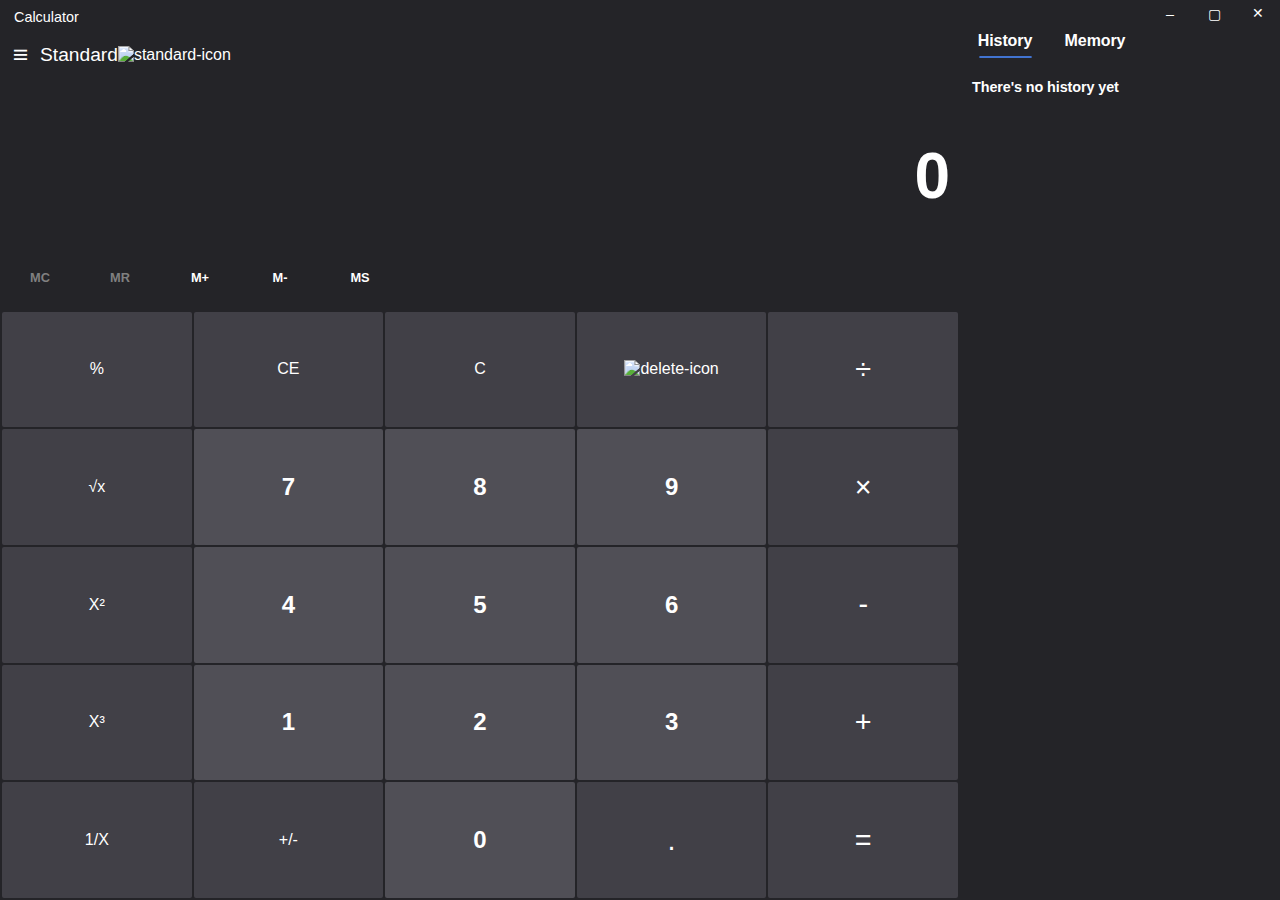
==== commit 871a6822: "Replace DEL with svg / Use value in keys / +small fixes" ====
--- a/index.html
+++ b/index.html
@@ -29,35 +29,7 @@
                     </p>
                     <p class="standard__left__element">Standard</p>
                     <p>
-                        <?xml version="1.0" standalone="no"?>
-                        <!DOCTYPE svg PUBLIC "-//W3C//DTD SVG 20010904//EN" "http://www.w3.org/TR/2001/REC-SVG-20010904/DTD/svg10.dtd">
-                        <svg
-                            version="1.0"
-                            xmlns="http://www.w3.org/2000/svg"
-                            width="26pt"
-                            height="24pt"
-                            viewBox="0 0 50.000000 38.000000"
-                            preserveAspectRatio="xMidYMid meet"
-                            class="svg-color"
-                        >
-                            <g
-                                transform="translate(0.000000,38.000000) scale(0.100000,-0.100000)"
-                                fill="#FFFFFF"
-                                stroke="none"
-                            >
-                                <path
-                                    d="M140 245 c0 -19 5 -35 10 -35 6 0 10 11 10 25 0 23 3 25 49 25 49 0
-                        50 -1 53 -32 3 -32 4 -33 56 -36 l52 -3 0 -50 0 -49 -40 0 c-22 0 -40 -5 -40
-                        -11 0 -6 21 -9 53 -7 l52 3 0 100 0 100 -127 3 -128 3 0 -36z m230 -10 c0 -22
-                        -4 -25 -40 -25 -36 0 -40 3 -40 25 0 23 4 25 40 25 36 0 40 -2 40 -25z"
-                                />
-                                <path
-                                    d="M167 174 c-11 -11 2 -24 24 -24 17 0 14 -6 -17 -35 -46 -43 -41 -56
-                        7 -15 41 35 49 37 49 10 0 -11 5 -20 11 -20 6 0 9 17 7 43 -3 40 -4 42 -38 45
-                        -20 2 -39 0 -43 -4z"
-                                />
-                            </g>
-                        </svg>
+                        <img src="/svg/standard.svg" alt="standard-icon" />
                     </p>
                 </div>
                 <div class="standard__right">
@@ -253,31 +225,33 @@
                 </div>
             </div>
             <div class="keys">
-                <div class="key">%</div>
-                <div class="key">CE</div>
-                <div class="key">C</div>
-                <div class="key">DEL</div>
-                <div class="key extra-large">÷</div>
-                <div class="key">√x</div>
-                <div class="key lighter-key">7</div>
-                <div class="key lighter-key">8</div>
-                <div class="key lighter-key">9</div>
-                <div class="key extra-large">×</div>
-                <div class="key">X²</div>
-                <div class="key lighter-key">4</div>
-                <div class="key lighter-key">5</div>
-                <div class="key lighter-key">6</div>
-                <div class="key extra-large">-</div>
-                <div class="key">X³</div>
-                <div class="key lighter-key">1</div>
-                <div class="key lighter-key">2</div>
-                <div class="key lighter-key">3</div>
-                <div class="key extra-large">+</div>
-                <div class="key">1/X</div>
-                <div class="key">+/-</div>
-                <div class="key lighter-key">0</div>
-                <div class="key extra-large">.</div>
-                <div class="key extra-large">=</div>
+                <div value="%" class="key">%</div>
+                <div value="CE" class="key">CE</div>
+                <div value="C" class="key">C</div>
+                <div value="DEL" class="key">
+                    <img src="svg/delete.svg" alt="delete-icon" />
+                </div>
+                <div value="÷" class="key extra-large">÷</div>
+                <div value="√x" class="key">√x</div>
+                <div value="7" class="key lighter-key">7</div>
+                <div value="8" class="key lighter-key">8</div>
+                <div value="9" class="key lighter-key">9</div>
+                <div value="×" class="key extra-large">×</div>
+                <div value="X²" class="key">X²</div>
+                <div value="4" class="key lighter-key">4</div>
+                <div value="5" class="key lighter-key">5</div>
+                <div value="6" class="key lighter-key">6</div>
+                <div value="-" class="key extra-large">-</div>
+                <div value="X³" class="key">X³</div>
+                <div value="1" class="key lighter-key">1</div>
+                <div value="2" class="key lighter-key">2</div>
+                <div value="3" class="key lighter-key">3</div>
+                <div value="+" class="key extra-large">+</div>
+                <div value="1/X" class="key">1/X</div>
+                <div value="+/-" class="key">+/-</div>
+                <div value="0" class="key lighter-key">0</div>
+                <div value="." class="key extra-large">.</div>
+                <div value="=" class="key extra-large">=</div>
             </div>
         </div>
         <script src="js/history-memory.js"></script>
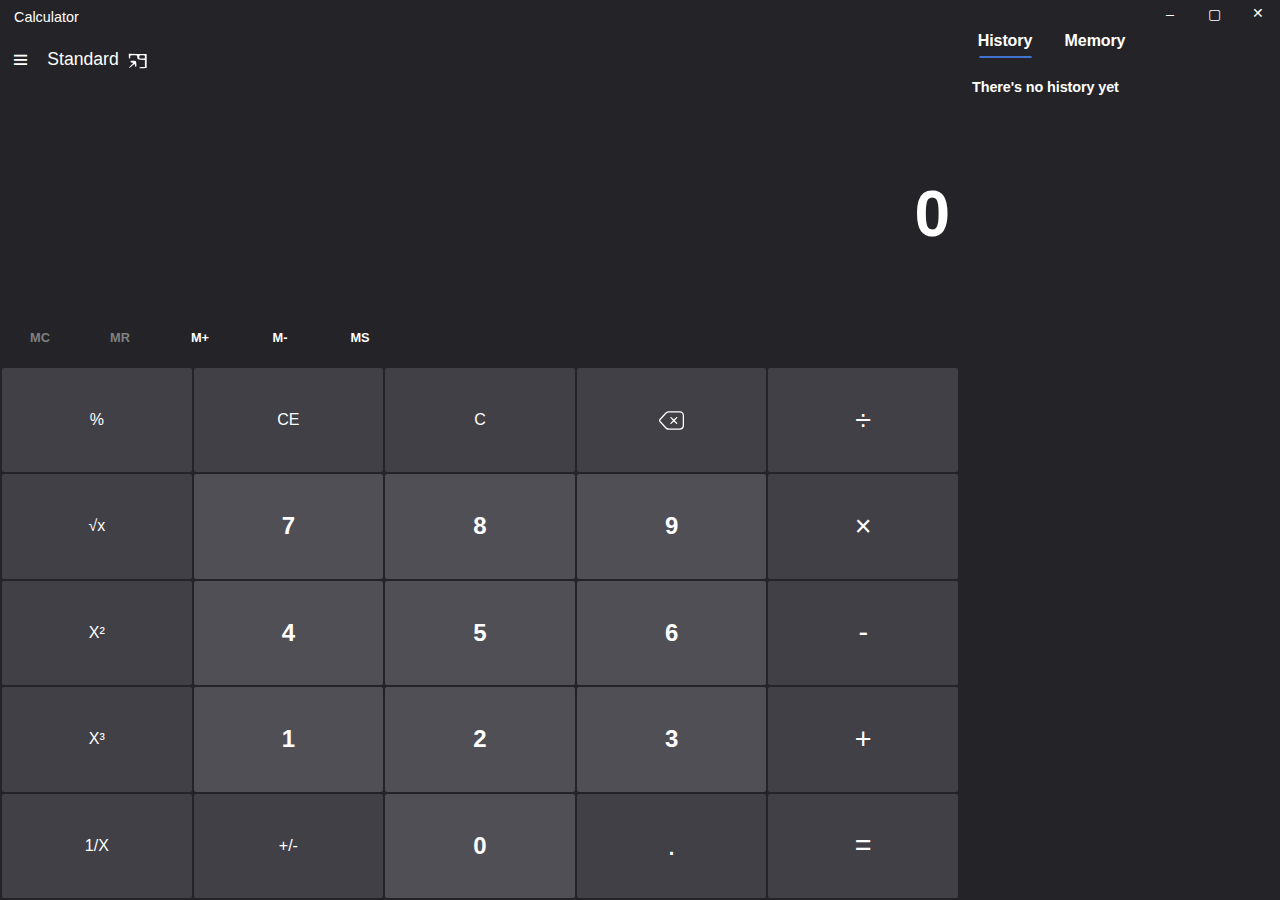
==== commit 68eaac48: "Add recicle-bin.svg file / Add svg-color to svgs / Use --svg-filter in scss themes / Use filters in " ====
--- a/index.html
+++ b/index.html
@@ -29,7 +29,11 @@
                     </p>
                     <p class="standard__left__element">Standard</p>
                     <p>
-                        <img src="/svg/standard.svg" alt="standard-icon" />
+                        <img
+                            src="/svg/standard.svg"
+                            alt="standard-icon"
+                            class="svg-color"
+                        />
                     </p>
                 </div>
                 <div class="standard__right">
@@ -84,143 +88,11 @@
 
                 <div class="history-delete">
                     <div class="history-delete__btn btn-hover">
-                        <?xml version="1.0" encoding="UTF-8"?>
-                        <svg
-                            width="25pt"
-                            height="25pt"
-                            version="1.1"
-                            viewBox="0 0 700 700"
+                        <img
+                            src="svg/recycle-bin.svg"
+                            alt="recycle-bin-icon"
                             class="svg-color"
-                            xmlns="http://www.w3.org/2000/svg"
-                            xmlns:xlink="http://www.w3.org/1999/xlink"
-                        >
-                            <defs>
-                                <symbol id="v" overflow="visible">
-                                    <path
-                                        d="m18.766-1.125c-0.96875 0.5-1.9805 0.875-3.0312 1.125-1.043 0.25781-2.1367 0.39062-3.2812 0.39062-3.3984 0-6.0898-0.94531-8.0781-2.8438-1.9922-1.9062-2.9844-4.4844-2.9844-7.7344 0-3.2578 0.99219-5.8359 2.9844-7.7344 1.9883-1.9062 4.6797-2.8594 8.0781-2.8594 1.1445 0 2.2383 0.13281 3.2812 0.39062 1.0508 0.25 2.0625 0.625 3.0312 1.125v4.2188c-0.98047-0.65625-1.9453-1.1406-2.8906-1.4531-0.94922-0.3125-1.9492-0.46875-3-0.46875-1.875 0-3.3516 0.60547-4.4219 1.8125-1.0742 1.1992-1.6094 2.8555-1.6094 4.9688 0 2.1055 0.53516 3.7617 1.6094 4.9688 1.0703 1.1992 2.5469 1.7969 4.4219 1.7969 1.0508 0 2.0508-0.14844 3-0.45312 0.94531-0.3125 1.9102-0.80078 2.8906-1.4688z"
-                                    />
-                                </symbol>
-                                <symbol id="c" overflow="visible">
-                                    <path
-                                        d="m13.734-11.141c-0.4375-0.19531-0.87109-0.34375-1.2969-0.4375-0.41797-0.10156-0.83984-0.15625-1.2656-0.15625-1.2617 0-2.2305 0.40625-2.9062 1.2188-0.67969 0.80469-1.0156 1.9531-1.0156 3.4531v7.0625h-4.8906v-15.312h4.8906v2.5156c0.625-1 1.3438-1.7266 2.1562-2.1875 0.82031-0.46875 1.8008-0.70312 2.9375-0.70312 0.16406 0 0.34375 0.011719 0.53125 0.03125 0.19531 0.011719 0.47656 0.039062 0.84375 0.078125z"
-                                    />
-                                </symbol>
-                                <symbol id="a" overflow="visible">
-                                    <path
-                                        d="m17.641-7.7031v1.4062h-11.453c0.125 1.1484 0.53906 2.0078 1.25 2.5781 0.70703 0.57422 1.7031 0.85938 2.9844 0.85938 1.0312 0 2.082-0.14844 3.1562-0.45312 1.082-0.3125 2.1914-0.77344 3.3281-1.3906v3.7656c-1.1562 0.4375-2.3125 0.76562-3.4688 0.98438-1.1562 0.22656-2.3125 0.34375-3.4688 0.34375-2.7734 0-4.9297-0.70312-6.4688-2.1094-1.5312-1.4062-2.2969-3.3789-2.2969-5.9219 0-2.5 0.75391-4.4609 2.2656-5.8906 1.5078-1.4375 3.582-2.1562 6.2188-2.1562 2.4062 0 4.332 0.73047 5.7812 2.1875 1.4453 1.4492 2.1719 3.3828 2.1719 5.7969zm-5.0312-1.625c0-0.92578-0.27344-1.6719-0.8125-2.2344-0.54297-0.57031-1.25-0.85938-2.125-0.85938-0.94922 0-1.7188 0.26562-2.3125 0.79688s-0.96484 1.2969-1.1094 2.2969z"
-                                    />
-                                </symbol>
-                                <symbol id="k" overflow="visible">
-                                    <path
-                                        d="m9.2188-6.8906c-1.0234 0-1.793 0.17188-2.3125 0.51562-0.51172 0.34375-0.76562 0.85547-0.76562 1.5312 0 0.625 0.20703 1.1172 0.625 1.4688 0.41406 0.34375 0.98828 0.51562 1.7188 0.51562 0.92578 0 1.7031-0.32812 2.3281-0.98438 0.63281-0.66406 0.95312-1.4922 0.95312-2.4844v-0.5625zm7.4688-1.8438v8.7344h-4.9219v-2.2656c-0.65625 0.92969-1.3984 1.6055-2.2188 2.0312-0.82422 0.41406-1.8242 0.625-3 0.625-1.5859 0-2.8711-0.45703-3.8594-1.375-0.99219-0.92578-1.4844-2.1289-1.4844-3.6094 0-1.7891 0.61328-3.1016 1.8438-3.9375 1.2383-0.84375 3.1797-1.2656 5.8281-1.2656h2.8906v-0.39062c0-0.76953-0.30859-1.332-0.92188-1.6875-0.61719-0.36328-1.5703-0.54688-2.8594-0.54688-1.0547 0-2.0312 0.10547-2.9375 0.3125-0.89844 0.21094-1.7305 0.52344-2.5 0.9375v-3.7344c1.0391-0.25 2.0859-0.44141 3.1406-0.57812 1.0625-0.13281 2.125-0.20312 3.1875-0.20312 2.7578 0 4.75 0.54688 5.9688 1.6406 1.2266 1.0859 1.8438 2.8555 1.8438 5.3125z"
-                                    />
-                                </symbol>
-                                <symbol id="b" overflow="visible">
-                                    <path
-                                        d="m7.7031-19.656v4.3438h5.0469v3.5h-5.0469v6.5c0 0.71094 0.14062 1.1875 0.42188 1.4375s0.83594 0.375 1.6719 0.375h2.5156v3.5h-4.1875c-1.9375 0-3.3125-0.39844-4.125-1.2031-0.80469-0.8125-1.2031-2.1797-1.2031-4.1094v-6.5h-2.4219v-3.5h2.4219v-4.3438z"
-                                    />
-                                </symbol>
-                                <symbol id="f" overflow="visible">
-                                    <path
-                                        d="m12.766-13.078v-8.2031h4.9219v21.281h-4.9219v-2.2188c-0.66797 0.90625-1.4062 1.5703-2.2188 1.9844s-1.7578 0.625-2.8281 0.625c-1.8867 0-3.4336-0.75-4.6406-2.25-1.2109-1.5-1.8125-3.4258-1.8125-5.7812 0-2.3633 0.60156-4.2969 1.8125-5.7969 1.207-1.5 2.7539-2.25 4.6406-2.25 1.0625 0 2 0.21484 2.8125 0.64062 0.82031 0.42969 1.5664 1.0859 2.2344 1.9688zm-3.2188 9.9219c1.0391 0 1.8359-0.37891 2.3906-1.1406 0.55078-0.76953 0.82812-1.8828 0.82812-3.3438 0-1.457-0.27734-2.5664-0.82812-3.3281-0.55469-0.76953-1.3516-1.1562-2.3906-1.1562-1.043 0-1.8398 0.38672-2.3906 1.1562-0.55469 0.76172-0.82812 1.8711-0.82812 3.3281 0 1.4609 0.27344 2.5742 0.82812 3.3438 0.55078 0.76172 1.3477 1.1406 2.3906 1.1406z"
-                                    />
-                                </symbol>
-                                <symbol id="j" overflow="visible">
-                                    <path
-                                        d="m10.5-3.1562c1.0508 0 1.8516-0.37891 2.4062-1.1406 0.55078-0.76953 0.82812-1.8828 0.82812-3.3438 0-1.457-0.27734-2.5664-0.82812-3.3281-0.55469-0.76953-1.3555-1.1562-2.4062-1.1562-1.0547 0-1.8594 0.38672-2.4219 1.1562-0.55469 0.77344-0.82812 1.8828-0.82812 3.3281 0 1.4492 0.27344 2.5586 0.82812 3.3281 0.5625 0.77344 1.3672 1.1562 2.4219 1.1562zm-3.25-9.9219c0.67578-0.88281 1.4219-1.5391 2.2344-1.9688 0.82031-0.42578 1.7656-0.64062 2.8281-0.64062 1.8945 0 3.4453 0.75 4.6562 2.25 1.207 1.5 1.8125 3.4336 1.8125 5.7969 0 2.3555-0.60547 4.2812-1.8125 5.7812-1.2109 1.5-2.7617 2.25-4.6562 2.25-1.0625 0-2.0078-0.21094-2.8281-0.625-0.8125-0.42578-1.5586-1.0859-2.2344-1.9844v2.2188h-4.8906v-21.281h4.8906z"
-                                    />
-                                </symbol>
-                                <symbol id="i" overflow="visible">
-                                    <path
-                                        d="m0.34375-15.312h4.8906l4.125 10.391 3.5-10.391h4.8906l-6.4375 16.766c-0.64844 1.6953-1.4023 2.8828-2.2656 3.5625-0.86719 0.6875-2 1.0312-3.4062 1.0312h-2.8438v-3.2188h1.5312c0.83203 0 1.4375-0.13672 1.8125-0.40625 0.38281-0.26172 0.67969-0.73047 0.89062-1.4062l0.14062-0.42188z"
-                                    />
-                                </symbol>
-                                <symbol id="h" overflow="visible">
-                                    <path
-                                        d="m10.047-11.359c1.1016 0 1.8945-0.20312 2.375-0.60938 0.47656-0.41406 0.71875-1.0938 0.71875-2.0312 0-0.92578-0.24219-1.5859-0.71875-1.9844-0.48047-0.40625-1.2734-0.60938-2.375-0.60938h-2.2188v5.2344zm-2.2188 3.6406v7.7188h-5.25v-20.406h8.0312c2.6875 0 4.6562 0.45312 5.9062 1.3594 1.2578 0.89844 1.8906 2.3203 1.8906 4.2656 0 1.3555-0.32812 2.4648-0.98438 3.3281-0.64844 0.86719-1.625 1.5-2.9375 1.9062 0.71875 0.16797 1.3594 0.54297 1.9219 1.125 0.57031 0.57422 1.1484 1.4492 1.7344 2.625l2.8594 5.7969h-5.6094l-2.4844-5.0781c-0.5-1.0195-1.0117-1.7109-1.5312-2.0781-0.51172-0.375-1.1953-0.5625-2.0469-0.5625z"
-                                    />
-                                </symbol>
-                                <symbol id="e" overflow="visible">
-                                    <path
-                                        d="m2.1875-5.9688v-9.3438h4.9219v1.5312c0 0.83594-0.007813 1.875-0.015625 3.125-0.011719 1.25-0.015625 2.0859-0.015625 2.5 0 1.2422 0.03125 2.1328 0.09375 2.6719 0.070313 0.54297 0.17969 0.93359 0.32812 1.1719 0.20703 0.32422 0.47266 0.57422 0.79688 0.75 0.32031 0.16797 0.69141 0.25 1.1094 0.25 1.0195 0 1.8203-0.39062 2.4062-1.1719 0.58203-0.78125 0.875-1.8672 0.875-3.2656v-7.5625h4.8906v15.312h-4.8906v-2.2188c-0.74219 0.89844-1.5234 1.5586-2.3438 1.9844-0.82422 0.41406-1.7344 0.625-2.7344 0.625-1.7617 0-3.1055-0.53906-4.0312-1.625-0.92969-1.082-1.3906-2.6602-1.3906-4.7344z"
-                                    />
-                                </symbol>
-                                <symbol id="u" overflow="visible">
-                                    <path
-                                        d="m7.25-2.2188v8.0469h-4.8906v-21.141h4.8906v2.2344c0.67578-0.88281 1.4219-1.5391 2.2344-1.9688 0.82031-0.42578 1.7656-0.64062 2.8281-0.64062 1.8945 0 3.4453 0.75 4.6562 2.25 1.207 1.5 1.8125 3.4336 1.8125 5.7969 0 2.3555-0.60547 4.2812-1.8125 5.7812-1.2109 1.5-2.7617 2.25-4.6562 2.25-1.0625 0-2.0078-0.21094-2.8281-0.625-0.8125-0.42578-1.5586-1.0859-2.2344-1.9844zm3.25-9.9062c-1.0547 0-1.8594 0.38672-2.4219 1.1562-0.55469 0.77344-0.82812 1.8828-0.82812 3.3281 0 1.4492 0.27344 2.5586 0.82812 3.3281 0.5625 0.77344 1.3672 1.1562 2.4219 1.1562 1.0508 0 1.8516-0.37891 2.4062-1.1406 0.55078-0.76953 0.82812-1.8828 0.82812-3.3438 0-1.457-0.27734-2.5664-0.82812-3.3281-0.55469-0.76953-1.3555-1.1562-2.4062-1.1562z"
-                                    />
-                                </symbol>
-                                <symbol id="t" overflow="visible">
-                                    <path
-                                        d="m2.5781-20.406h6.6875l4.6562 10.922 4.6719-10.922h6.6875v20.406h-4.9844v-14.938l-4.7031 11.016h-3.3281l-4.7031-11.016v14.938h-4.9844z"
-                                    />
-                                </symbol>
-                                <symbol id="s" overflow="visible">
-                                    <path
-                                        d="m2.3594-15.312h4.8906v15.312h-4.8906zm0-5.9688h4.8906v4h-4.8906z"
-                                    />
-                                </symbol>
-                                <symbol id="g" overflow="visible">
-                                    <path
-                                        d="m17.75-9.3281v9.3281h-4.9219v-7.1406c0-1.3203-0.03125-2.2344-0.09375-2.7344s-0.16797-0.86719-0.3125-1.1094c-0.1875-0.3125-0.44922-0.55469-0.78125-0.73438-0.32422-0.17578-0.69531-0.26562-1.1094-0.26562-1.0234 0-1.8242 0.39844-2.4062 1.1875-0.58594 0.78125-0.875 1.8711-0.875 3.2656v7.5312h-4.8906v-15.312h4.8906v2.2344c0.73828-0.88281 1.5195-1.5391 2.3438-1.9688 0.83203-0.42578 1.75-0.64062 2.75-0.64062 1.7695 0 3.1133 0.54688 4.0312 1.6406 0.91406 1.0859 1.375 2.6562 1.375 4.7188z"
-                                    />
-                                </symbol>
-                                <symbol id="r" overflow="visible">
-                                    <path
-                                        d="m12.422-21.281v3.2188h-2.7031c-0.6875 0-1.1719 0.125-1.4531 0.375-0.27344 0.25-0.40625 0.6875-0.40625 1.3125v1.0625h4.1875v3.5h-4.1875v11.812h-4.8906v-11.812h-2.4375v-3.5h2.4375v-1.0625c0-1.6641 0.46094-2.8984 1.3906-3.7031 0.92578-0.80078 2.3672-1.2031 4.3281-1.2031z"
-                                    />
-                                </symbol>
-                                <symbol id="d" overflow="visible">
-                                    <path
-                                        d="m9.6406-12.188c-1.0859 0-1.9141 0.39062-2.4844 1.1719-0.57422 0.78125-0.85938 1.9062-0.85938 3.375s0.28516 2.5938 0.85938 3.375c0.57031 0.77344 1.3984 1.1562 2.4844 1.1562 1.0625 0 1.875-0.38281 2.4375-1.1562 0.57031-0.78125 0.85938-1.9062 0.85938-3.375s-0.28906-2.5938-0.85938-3.375c-0.5625-0.78125-1.375-1.1719-2.4375-1.1719zm0-3.5c2.6328 0 4.6914 0.71484 6.1719 2.1406 1.4766 1.418 2.2188 3.3867 2.2188 5.9062 0 2.5117-0.74219 4.4805-2.2188 5.9062-1.4805 1.418-3.5391 2.125-6.1719 2.125-2.6484 0-4.7148-0.70703-6.2031-2.125-1.4922-1.4258-2.2344-3.3945-2.2344-5.9062 0-2.5195 0.74219-4.4883 2.2344-5.9062 1.4883-1.4258 3.5547-2.1406 6.2031-2.1406z"
-                                    />
-                                </symbol>
-                                <symbol id="q" overflow="visible">
-                                    <path
-                                        d="m16.547-12.766c0.61328-0.94531 1.3477-1.6719 2.2031-2.1719 0.85156-0.5 1.7891-0.75 2.8125-0.75 1.7578 0 3.0977 0.54688 4.0156 1.6406 0.92578 1.0859 1.3906 2.6562 1.3906 4.7188v9.3281h-4.9219v-7.9844-0.35938c0.007813-0.13281 0.015625-0.32031 0.015625-0.5625 0-1.082-0.16406-1.8633-0.48438-2.3438-0.3125-0.48828-0.82422-0.73438-1.5312-0.73438-0.92969 0-1.6484 0.38672-2.1562 1.1562-0.51172 0.76172-0.77344 1.8672-0.78125 3.3125v7.5156h-4.9219v-7.9844c0-1.6953-0.14844-2.7852-0.4375-3.2656-0.29297-0.48828-0.8125-0.73438-1.5625-0.73438-0.9375 0-1.6641 0.38672-2.1719 1.1562-0.51172 0.76172-0.76562 1.8594-0.76562 3.2969v7.5312h-4.9219v-15.312h4.9219v2.2344c0.60156-0.86328 1.2891-1.5156 2.0625-1.9531 0.78125-0.4375 1.6406-0.65625 2.5781-0.65625 1.0625 0 2 0.25781 2.8125 0.76562 0.8125 0.51172 1.4258 1.2305 1.8438 2.1562z"
-                                    />
-                                </symbol>
-                                <symbol id="p" overflow="visible">
-                                    <path
-                                        d="m17.75-9.3281v9.3281h-4.9219v-7.1094c0-1.3438-0.03125-2.2656-0.09375-2.7656s-0.16797-0.86719-0.3125-1.1094c-0.1875-0.3125-0.44922-0.55469-0.78125-0.73438-0.32422-0.17578-0.69531-0.26562-1.1094-0.26562-1.0234 0-1.8242 0.39844-2.4062 1.1875-0.58594 0.78125-0.875 1.8711-0.875 3.2656v7.5312h-4.8906v-21.281h4.8906v8.2031c0.73828-0.88281 1.5195-1.5391 2.3438-1.9688 0.83203-0.42578 1.75-0.64062 2.75-0.64062 1.7695 0 3.1133 0.54688 4.0312 1.6406 0.91406 1.0859 1.375 2.6562 1.375 4.7188z"
-                                    />
-                                </symbol>
-                                <symbol id="o" overflow="visible">
-                                    <path
-                                        d="m2.5781-20.406h5.875l7.4219 14v-14h4.9844v20.406h-5.875l-7.4219-14v14h-4.9844z"
-                                    />
-                                </symbol>
-                                <symbol id="n" overflow="visible">
-                                    <path
-                                        d="m2.5781-20.406h8.7344c2.5938 0 4.582 0.57812 5.9688 1.7344 1.3945 1.1484 2.0938 2.7891 2.0938 4.9219 0 2.1367-0.69922 3.7812-2.0938 4.9375-1.3867 1.1562-3.375 1.7344-5.9688 1.7344h-3.4844v7.0781h-5.25zm5.25 3.8125v5.7031h2.9219c1.0195 0 1.8047-0.25 2.3594-0.75 0.5625-0.5 0.84375-1.2031 0.84375-2.1094 0-0.91406-0.28125-1.6172-0.84375-2.1094-0.55469-0.48828-1.3398-0.73438-2.3594-0.73438z"
-                                    />
-                                </symbol>
-                                <symbol id="m" overflow="visible">
-                                    <path
-                                        d="m2.3594-15.312h4.8906v15.031c0 2.0508-0.49609 3.6172-1.4844 4.7031-0.98047 1.082-2.4062 1.625-4.2812 1.625h-2.4219v-3.2188h0.85938c0.92578 0 1.5625-0.21094 1.9062-0.625 0.35156-0.41797 0.53125-1.2461 0.53125-2.4844zm0-5.9688h4.8906v4h-4.8906z"
-                                    />
-                                </symbol>
-                                <symbol id="l" overflow="visible">
-                                    <path
-                                        d="m14.719-14.828v3.9844c-0.65625-0.45703-1.3242-0.79688-2-1.0156-0.66797-0.21875-1.3594-0.32812-2.0781-0.32812-1.3672 0-2.4336 0.40234-3.2031 1.2031-0.76172 0.79297-1.1406 1.9062-1.1406 3.3438 0 1.4297 0.37891 2.543 1.1406 3.3438 0.76953 0.79297 1.8359 1.1875 3.2031 1.1875 0.75781 0 1.4844-0.10938 2.1719-0.32812 0.6875-0.22656 1.3203-0.56641 1.9062-1.0156v4c-0.76172 0.28125-1.5391 0.48828-2.3281 0.625-0.78125 0.14453-1.5742 0.21875-2.375 0.21875-2.7617 0-4.9219-0.70703-6.4844-2.125-1.5547-1.4141-2.3281-3.3828-2.3281-5.9062 0-2.5312 0.77344-4.5039 2.3281-5.9219 1.5625-1.4141 3.7227-2.125 6.4844-2.125 0.80078 0 1.5938 0.074219 2.375 0.21875 0.78125 0.13672 1.5547 0.35156 2.3281 0.64062z"
-                                    />
-                                </symbol>
-                            </defs>
-                            <g>
-                                <path
-                                    d="m196.84 205.13h14.281l21.727 246.57c0.39062 4.3125 4.0312 7.6719 8.3438 7.6719h215.71c4.3672 0 8.0078-3.3047 8.3438-7.6719l21.727-246.57h14.281c4.6484 0 8.3984-3.7539 8.3984-8.3984v-47.375c0-4.1992-3.1367-7.7852-7.2812-8.3438l-107.13-14.168v-11.871c0-4.6484-3.7539-8.3984-8.3984-8.3984h-75.602c-4.6484 0-8.3984 3.7539-8.3984 8.3984v11.93l-107.13 14.168c-4.1992 0.55859-7.2812 4.0898-7.2812 8.3438v47.375c0.007812 4.5859 3.7578 8.3398 8.4062 8.3398zm252.34 237.44h-200.31l-20.945-237.44h242.14zm-243.94-285.82 107.13-14.168c4.1992-0.55859 7.2812-4.0898 7.2812-8.3438v-10.863h58.801v10.863c0 4.1992 3.1367 7.7852 7.2812 8.3438l107.13 14.168v31.641h-287.62z"
-                                />
-                                <path
-                                    d="m283.3 405.72c4.6484 0 8.3984-3.7539 8.3984-8.3984v-142.13c0-4.6484-3.7539-8.3984-8.3984-8.3984-4.6484 0-8.3984 3.7539-8.3984 8.3984v142.13c-0.003906 4.6484 3.75 8.3984 8.3984 8.3984z"
-                                />
-                                <path
-                                    d="m349.05 405.72c4.6484 0 8.3984-3.7539 8.3984-8.3984l0.003907-142.13c0-4.6484-3.7539-8.3984-8.3984-8.3984-4.6484 0-8.3984 3.7539-8.3984 8.3984v142.13c-0.003906 4.6484 3.7461 8.3984 8.3945 8.3984z"
-                                />
-                                <path
-                                    d="m414.79 405.72c4.6484 0 8.3984-3.7539 8.3984-8.3984v-142.13c0-4.6484-3.7539-8.3984-8.3984-8.3984-4.6484 0-8.3984 3.7539-8.3984 8.3984v142.13c-0.003906 4.6484 3.75 8.3984 8.3984 8.3984z"
-                                />
-                            </g>
-                        </svg>
+                        />
                     </div>
                 </div>
             </div>
@@ -229,7 +101,11 @@
                 <div value="CE" class="key">CE</div>
                 <div value="C" class="key">C</div>
                 <div value="DEL" class="key">
-                    <img src="svg/delete.svg" alt="delete-icon" />
+                    <img
+                        src="svg/delete.svg"
+                        alt="delete-icon"
+                        class="svg-color"
+                    />
                 </div>
                 <div value="÷" class="key extra-large">÷</div>
                 <div value="√x" class="key">√x</div>
--- a/css/style.css
+++ b/css/style.css
@@ -16,60 +16,12 @@
 
 body {
   height: max(100vh, 410px);
+  height: max(100svh, 410px);
   width: max(100%, 250px);
 }
 
 a {
   text-decoration: none;
-}
-
-@media screen and (min-width: 550px) {
-  .calculator {
-    grid-template-columns: 57% 43% !important;
-    grid-template-rows: 28px 6fr 18fr 7fr 65fr !important;
-    grid-template-areas: "header     header" "standard   history" "calculate  history" "memory-btns       history" "keys    history" !important;
-  }
-  .standard__right {
-    visibility: hidden !important;
-  }
-  .history {
-    display: block !important;
-  }
-  .calculator .history {
-    display: grid !important;
-  }
-}
-@media screen and (min-width: 740px) {
-  .calculator {
-    grid-template-columns: auto 320px !important;
-  }
-}
-@media screen and (min-width: 1024px) {
-  .key {
-    display: inline-flex !important;
-  }
-  .keys {
-    grid-template-columns: repeat(5, 1fr) !important;
-    grid-template-rows: repeat(5, 1fr) !important;
-  }
-}
-@media screen and (max-height: 620px) {
-  .keys {
-    grid-template-columns: repeat(4, 1fr) !important;
-    grid-template-rows: repeat(6, 1fr) !important;
-  }
-  .key:nth-child(16) {
-    display: none !important;
-  }
-}
-.calculator {
-  height: 100%;
-  display: grid;
-  grid-template-columns: 100%;
-  /* grid-template-rows: 4% 6% 20% 5% 65%; */
-  grid-template-rows: 28px 6fr 20fr 5fr 65fr;
-  grid-template-areas: "header     header" "standard   standard" "calculate  calculate" "memory-btns       memory-btns" "keys    keys";
-  background: var(--background);
 }
 
 .header {
@@ -118,21 +70,22 @@
   display: flex;
   align-items: center;
 }
-.standard__left__element, .standard__right {
+.standard__left__element {
   font-size: 1.2rem;
   display: inline-flex;
   justify-content: center;
   align-items: center;
   border-radius: var(--radius-btns);
 }
-.standard__left__element:first-child, .standard__right:first-child {
+.standard__left__element:first-child {
   transform: rotate(90deg);
   width: 40px;
   height: 40px;
 }
-.standard__left__element:last-child, .standard__right:last-child {
+.standard__left__element:nth-child(2) {
   font-size: 1.1rem;
   margin-left: 7px;
+  width: 72px;
 }
 .standard__right {
   visibility: visible;
@@ -171,182 +124,6 @@
   height: 100%;
   font-size: 4rem;
   font-weight: 600;
-}
-
-.memory-btns {
-  grid-area: memory-btns;
-  font-size: 0;
-  max-width: 400px;
-  margin-bottom: 1px;
-}
-.memory-btns div {
-  font-size: 0.8rem;
-  font-weight: 600;
-  display: inline-flex;
-  align-items: center;
-  justify-content: center;
-  height: 100%;
-  width: 20%;
-  border-radius: var(--radius-btns);
-}
-.memory-btns div:nth-child(1) {
-  color: gray;
-}
-.memory-btns div:nth-child(2) {
-  color: gray;
-}
-
-.history {
-  grid-area: history;
-  font-weight: 600;
-  font-size: 0.8rem;
-  letter-spacing: -0.1px;
-  display: none;
-  grid-template-rows: 34px auto 47px;
-  gap: 10px;
-}
-.history__nav {
-  display: grid;
-  grid-template-columns: 90px 90px auto;
-  grid-template-rows: 25px 8px;
-}
-.history__nav div {
-  display: flex;
-  justify-content: center;
-  align-items: center;
-}
-.history__nav hr {
-  width: 53px;
-  border: 1px solid var(--line-color);
-  border-radius: 10px;
-  background: var(--line-color);
-  transition: 0.2s;
-}
-
-#empty-history {
-  padding-left: 12px;
-  font-size: 0.9rem;
-}
-
-#calc-history {
-  padding-top: 7px;
-  height: 100%;
-  overflow-x: hidden;
-  overflow-y: scroll;
-}
-#calc-history::-webkit-scrollbar {
-  width: 10px;
-  background: transparent;
-}
-#calc-history::-webkit-scrollbar-track {
-  background: transparent;
-}
-#calc-history::-webkit-scrollbar-thumb {
-  background: var(--dark-key-color);
-  height: 100px;
-  border-radius: 10px;
-  outline: 2px solid var(--background);
-  outline-offset: -2px;
-  transition: 0.5s;
-}
-#calc-history::-webkit-scrollbar-thumb:hover {
-  background: var(--btn-hover);
-  outline: 1px solid var(--background);
-  outline-offset: -1px;
-}
-
-.history-box {
-  background: var(--background);
-  margin: 5px;
-  border-radius: var(--radius-btns);
-  z-index: 1;
-  transition: all 0.3s;
-}
-.history-box div {
-  background: transparent;
-  display: flex;
-  justify-content: right;
-  padding-right: 12px;
-  font-weight: 100;
-}
-.history-box__tempHistory {
-  color: gray;
-  height: 30px;
-  padding: 10px;
-  white-space: nowrap;
-  overflow-x: auto;
-  overflow-y: hidden;
-}
-.history-box__calculateOutput {
-  font-size: 1.4rem;
-  height: 35px;
-  padding-top: 3px;
-}
-.history-box:hover {
-  background: var(--btn-hover);
-}
-
-.memory-box {
-  background: var(--background);
-  margin: 5px;
-  border-radius: var(--radius-btns);
-  z-index: 1;
-  transition: 0.3s;
-}
-.memory-box > div {
-  background: transparent;
-  display: flex;
-  justify-content: right;
-  padding-right: 12px;
-  font-weight: 100;
-}
-.memory-box__number {
-  padding: 7px 12px 2px;
-  font-size: 1.4rem;
-}
-.memory-box__btns {
-  height: 33px;
-}
-.memory-box__btns div {
-  border-radius: var(--radius-btns);
-  padding: 5px 7px;
-  margin-left: 1px;
-  display: none;
-  background: var(--light-key-color);
-  transition: var(--transition);
-  font-size: 0.9rem;
-  height: 28px;
-  cursor: pointer;
-}
-.memory-box__btns div:hover {
-  background: var(--btn-hover);
-}
-.memory-box__btns div:active {
-  background: var(--active);
-}
-.memory-box:hover {
-  background-color: var(--dark-key-color);
-}
-.memory-box:hover .memory-box__btns div {
-  display: flex;
-}
-
-.history-delete {
-  background: var(--background);
-  z-index: 3;
-  display: flex;
-  justify-content: end;
-}
-.history-delete__btn {
-  display: flex;
-  justify-content: center;
-  align-items: center;
-  padding: 3px 8px;
-  margin: 5px;
-  font-weight: 100;
-  border-radius: var(--radius-btns);
-  background: var(--background);
-  cursor: pointer;
 }
 
 .keys {
@@ -404,4 +181,235 @@
 .history__nav div:nth-child(1):hover,
 .history__nav div:nth-child(2):hover {
   opacity: 0.7;
+}
+
+.history {
+  grid-area: history;
+  font-weight: 600;
+  font-size: 0.8rem;
+  letter-spacing: -0.1px;
+  display: none;
+  grid-template-rows: 34px auto 47px;
+  gap: 10px;
+}
+.history__nav {
+  display: grid;
+  grid-template-columns: 90px 90px auto;
+  grid-template-rows: 25px 8px;
+}
+.history__nav div {
+  display: flex;
+  justify-content: center;
+  align-items: center;
+}
+.history__nav hr {
+  width: 53px;
+  border: 1px solid var(--line-color);
+  border-radius: 10px;
+  background: var(--line-color);
+  transition: 0.2s;
+}
+
+#empty-history {
+  padding-left: 12px;
+  font-size: 0.9rem;
+}
+
+#calc-history {
+  padding-top: 7px;
+  height: 100%;
+  overflow-x: hidden;
+  overflow-y: scroll;
+}
+#calc-history::-webkit-scrollbar {
+  width: 10px;
+  background: transparent;
+}
+#calc-history::-webkit-scrollbar-track {
+  background: transparent;
+}
+#calc-history::-webkit-scrollbar-thumb {
+  background: var(--dark-key-color);
+  height: 100px;
+  border-radius: 10px;
+  outline: 2px solid var(--background);
+  outline-offset: -2px;
+  transition: 0.5s;
+}
+#calc-history::-webkit-scrollbar-thumb:hover {
+  background: var(--btn-hover);
+  outline: 1px solid var(--background);
+  outline-offset: -1px;
+}
+
+.history-box {
+  background: var(--background);
+  margin: 5px;
+  border-radius: var(--radius-btns);
+  z-index: 1;
+  transition: all 0.3s;
+}
+.history-box div {
+  background: transparent;
+  display: flex;
+  justify-content: right;
+  padding-right: 12px;
+  font-weight: 100;
+}
+.history-box__tempHistory {
+  color: gray;
+  height: 30px;
+  padding: 10px;
+  white-space: nowrap;
+  overflow-x: auto;
+  overflow-y: hidden;
+}
+.history-box__calculateOutput {
+  font-size: 1.4rem;
+  height: 35px;
+  padding-top: 3px;
+}
+.history-box:hover {
+  background: var(--btn-hover);
+}
+
+.history-delete {
+  background: var(--background);
+  z-index: 3;
+  display: flex;
+  justify-content: end;
+}
+.history-delete__btn {
+  display: flex;
+  justify-content: center;
+  align-items: center;
+  padding: 5px 1px 0 1px;
+  margin: 5px;
+  font-weight: 100;
+  border-radius: var(--radius-btns);
+  background: var(--background);
+  cursor: pointer;
+}
+
+.memory-box {
+  background: var(--background);
+  margin: 5px;
+  border-radius: var(--radius-btns);
+  z-index: 1;
+  transition: all 0.3s;
+}
+.memory-box > div {
+  background: transparent;
+  display: flex;
+  justify-content: right;
+  padding-right: 12px;
+  font-weight: 100;
+}
+.memory-box__number {
+  padding: 7px 12px 2px;
+  font-size: 1.4rem;
+}
+.memory-box__btns {
+  height: 33px;
+}
+.memory-box__btns div {
+  border-radius: var(--radius-btns);
+  padding: 5px 7px;
+  margin-left: 1px;
+  display: none;
+  background: var(--light-key-color);
+  transition: var(--transition);
+  font-size: 0.9rem;
+  height: 28px;
+  cursor: pointer;
+}
+.memory-box__btns div:hover {
+  background: var(--btn-hover);
+}
+.memory-box__btns div:active {
+  background: var(--active);
+}
+.memory-box:hover {
+  background-color: var(--dark-key-color);
+}
+.memory-box:hover .memory-box__btns div {
+  display: flex;
+}
+
+.memory-btns {
+  grid-area: memory-btns;
+  font-size: 0;
+  max-width: 400px;
+  margin-bottom: 1px;
+}
+.memory-btns div {
+  font-size: 0.8rem;
+  font-weight: 600;
+  display: inline-flex;
+  align-items: center;
+  justify-content: center;
+  height: 100%;
+  width: 20%;
+  border-radius: var(--radius-btns);
+}
+.memory-btns div:nth-child(1) {
+  color: gray;
+}
+.memory-btns div:nth-child(2) {
+  color: gray;
+}
+
+.svg-color {
+  overflow: hidden;
+  display: flex;
+  transition: var(--transition);
+  filter: var(--svg-filter);
+}
+
+@media screen and (min-width: 550px) {
+  div.calculator {
+    grid-template-columns: 57% 43%;
+    grid-template-rows: 28px 7fr 24fr 6fr 58.51fr;
+    grid-template-areas: "header            header" "standard          history" "calculate         history" "memory-btns       history" "keys              history";
+  }
+  div.standard__right {
+    visibility: hidden;
+  }
+  div.history {
+    display: block;
+  }
+  div.calculator .history {
+    display: grid;
+  }
+}
+@media screen and (min-width: 740px) {
+  div.calculator {
+    grid-template-columns: auto 320px;
+  }
+}
+@media screen and (min-width: 1024px) {
+  div.key {
+    display: inline-flex !important;
+  }
+  div.keys {
+    grid-template-columns: repeat(5, 1fr);
+    grid-template-rows: repeat(5, 1fr);
+  }
+}
+@media screen and (max-height: 620px) {
+  div.keys {
+    grid-template-columns: repeat(4, 1fr);
+    grid-template-rows: repeat(6, 1fr);
+  }
+  div.key:nth-child(16) {
+    display: none !important;
+  }
+}
+.calculator {
+  height: 100%;
+  display: grid;
+  grid-template-columns: 100%;
+  grid-template-rows: 28px 7fr 24fr 6fr 58.51fr;
+  grid-template-areas: "header         header" "standard       standard" "calculate      calculate" "memory-btns    memory-btns" "keys           keys";
+  background: var(--background);
 }/*# sourceMappingURL=style.css.map */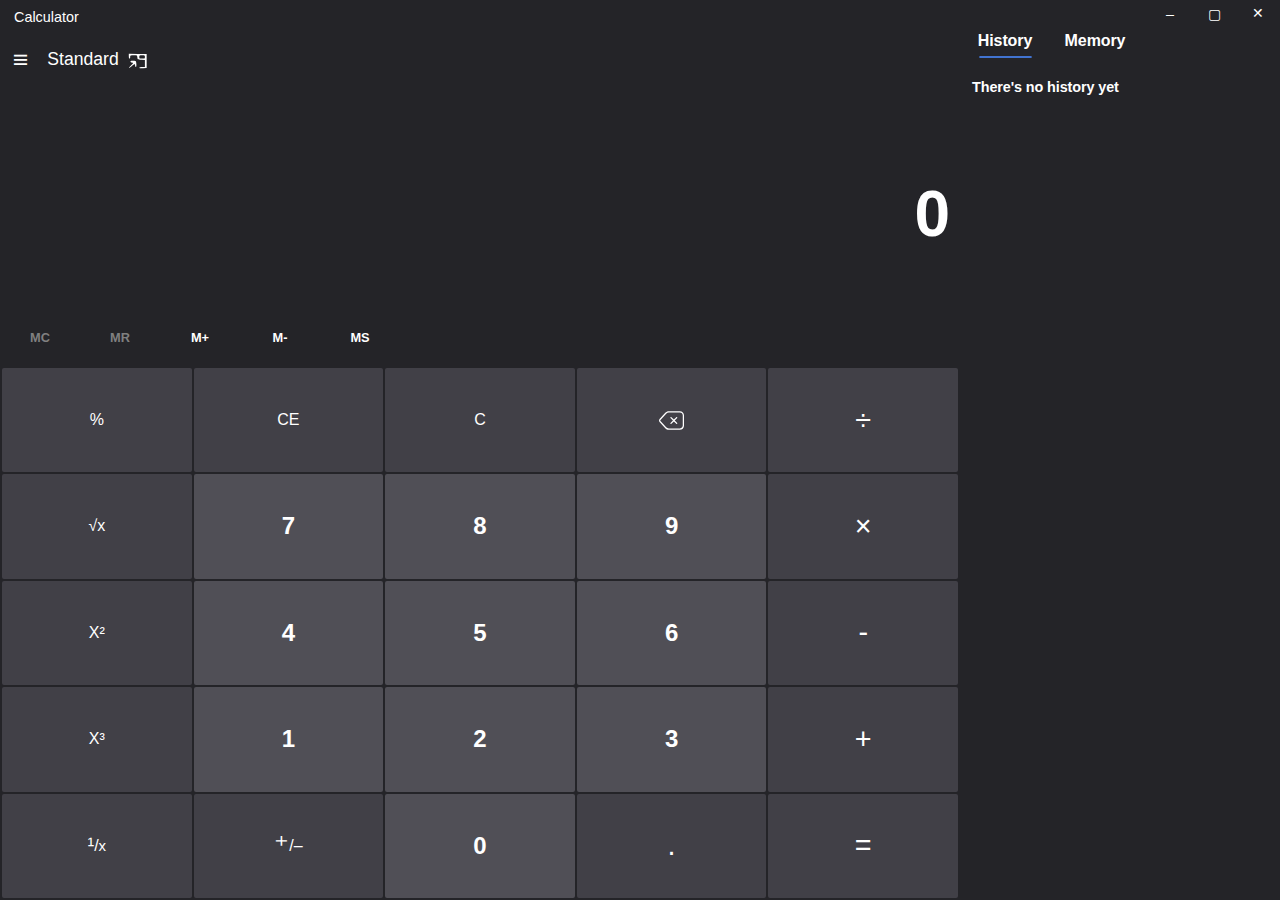
==== commit 6ba2bb19: "Change Step 1 & 2 Gifs / Fix Readme Gifs didnt load" ====
--- a/index.html
+++ b/index.html
@@ -123,8 +123,16 @@
                 <div value="2" class="key lighter-key">2</div>
                 <div value="3" class="key lighter-key">3</div>
                 <div value="+" class="key extra-large">+</div>
-                <div value="1/X" class="key">1/X</div>
-                <div value="+/-" class="key">+/-</div>
+                <div value="1/X" class="key">
+                    <span style="font-size: 20px">¹</span>
+                    <span>/</span>
+                    <span style="font-size: 15px">x</span>
+                </div>
+                <div value="+/-" class="key">
+                    <span style="font-size: 28px">&#8314;</span>
+                    <span>/</span>
+                    <span>–</span>
+                </div>
                 <div value="0" class="key lighter-key">0</div>
                 <div value="." class="key extra-large">.</div>
                 <div value="=" class="key extra-large">=</div>
